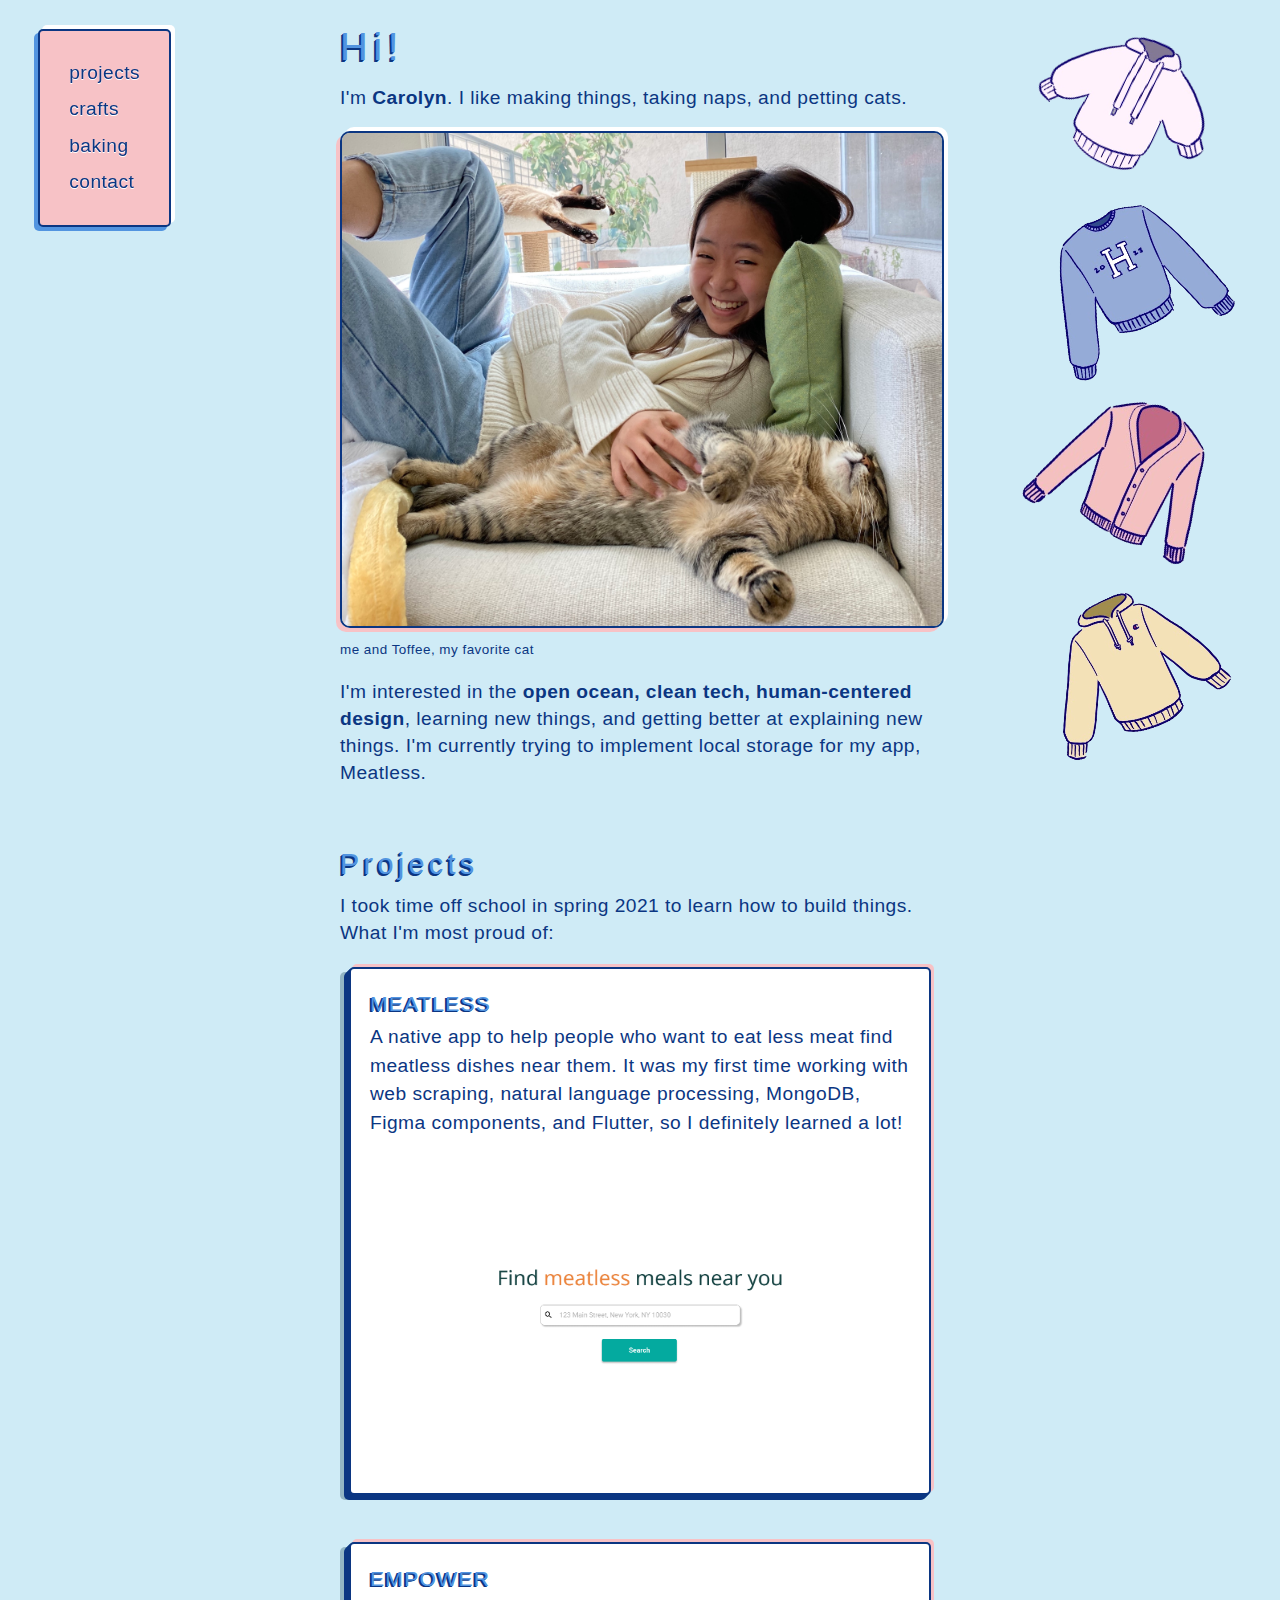
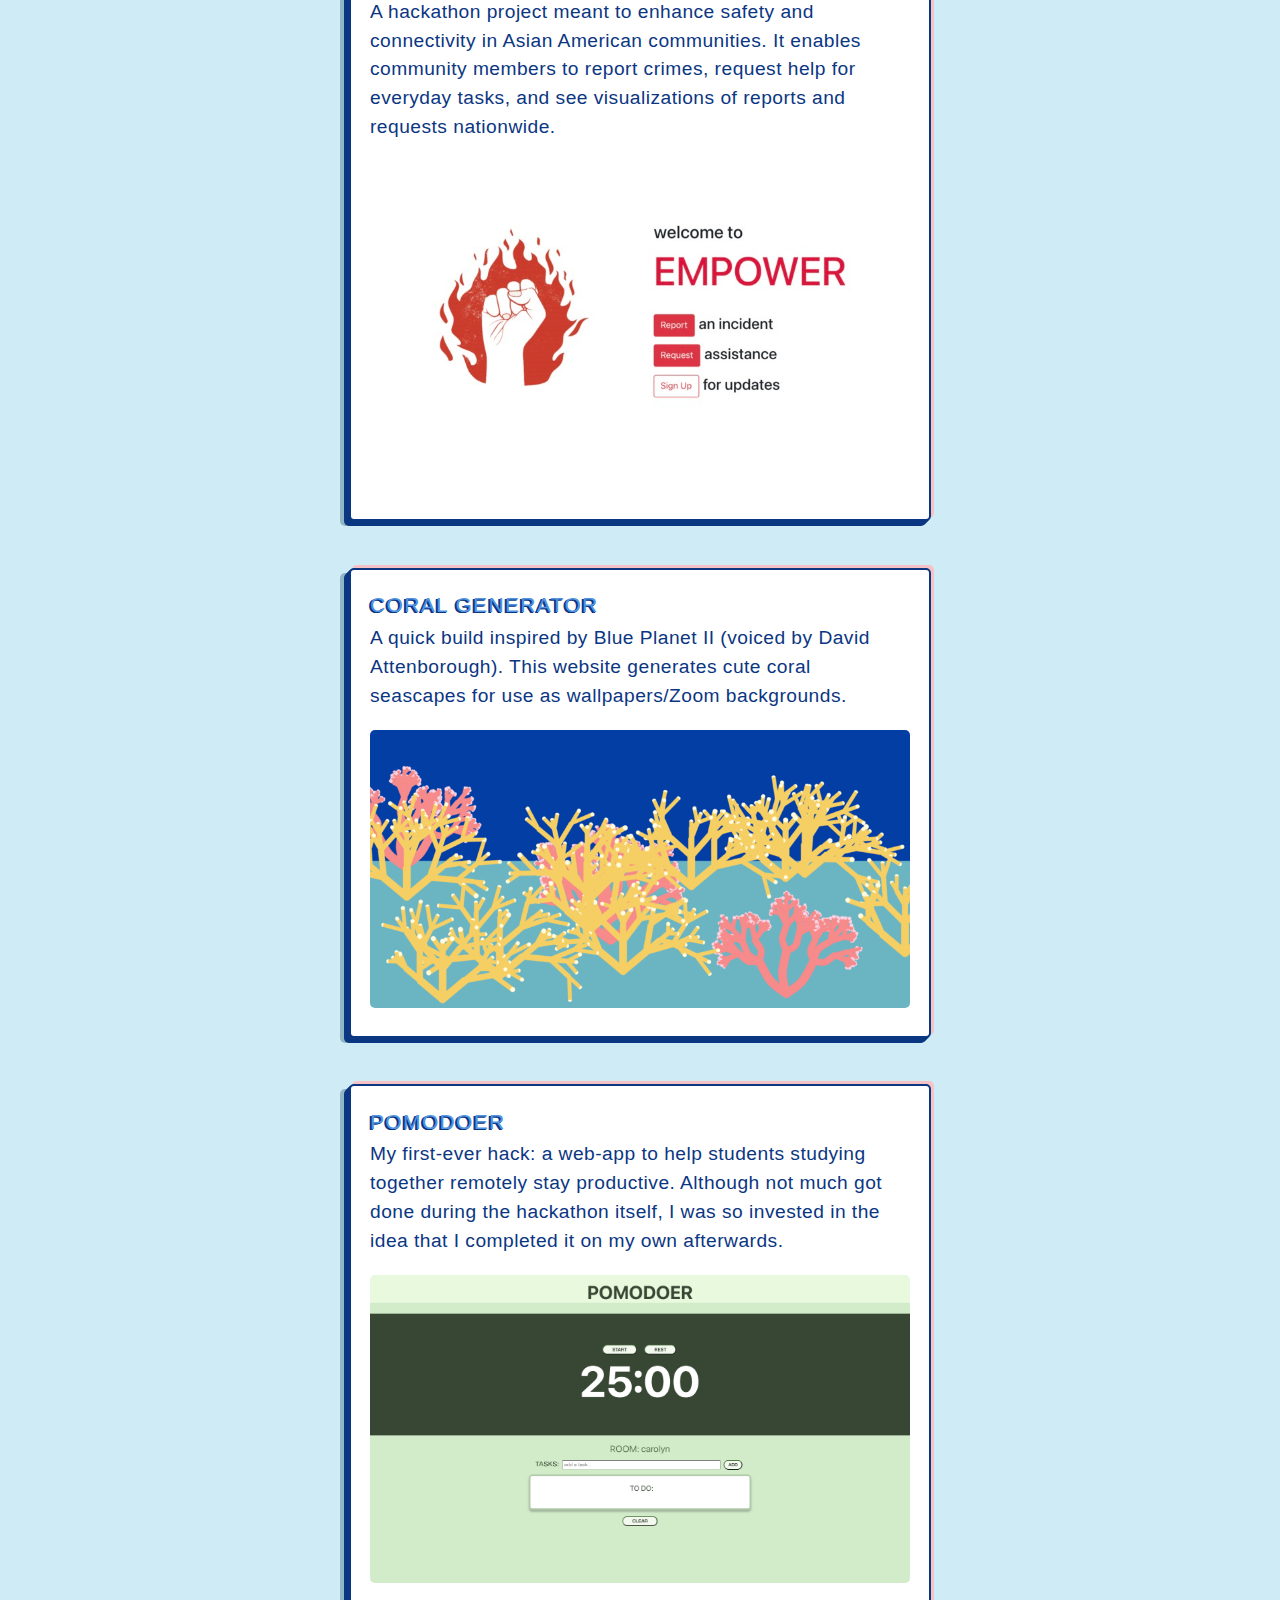
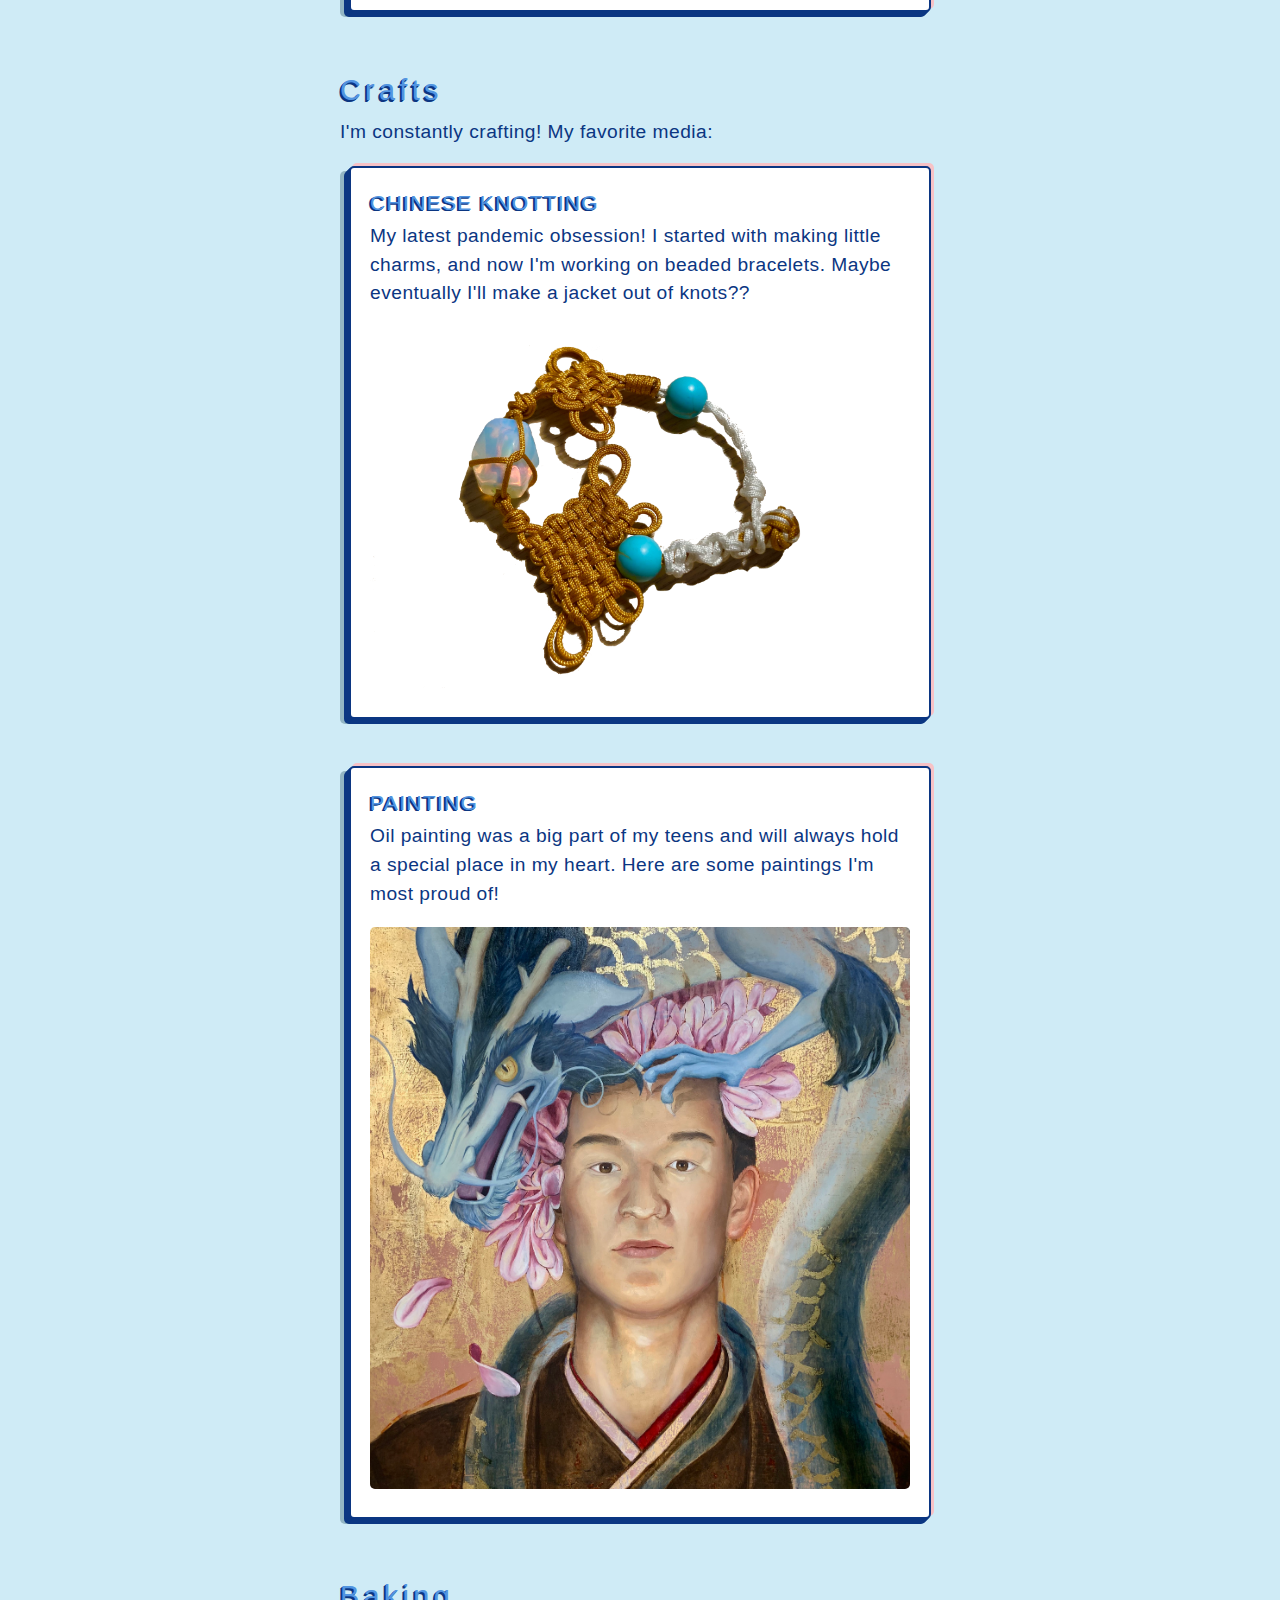
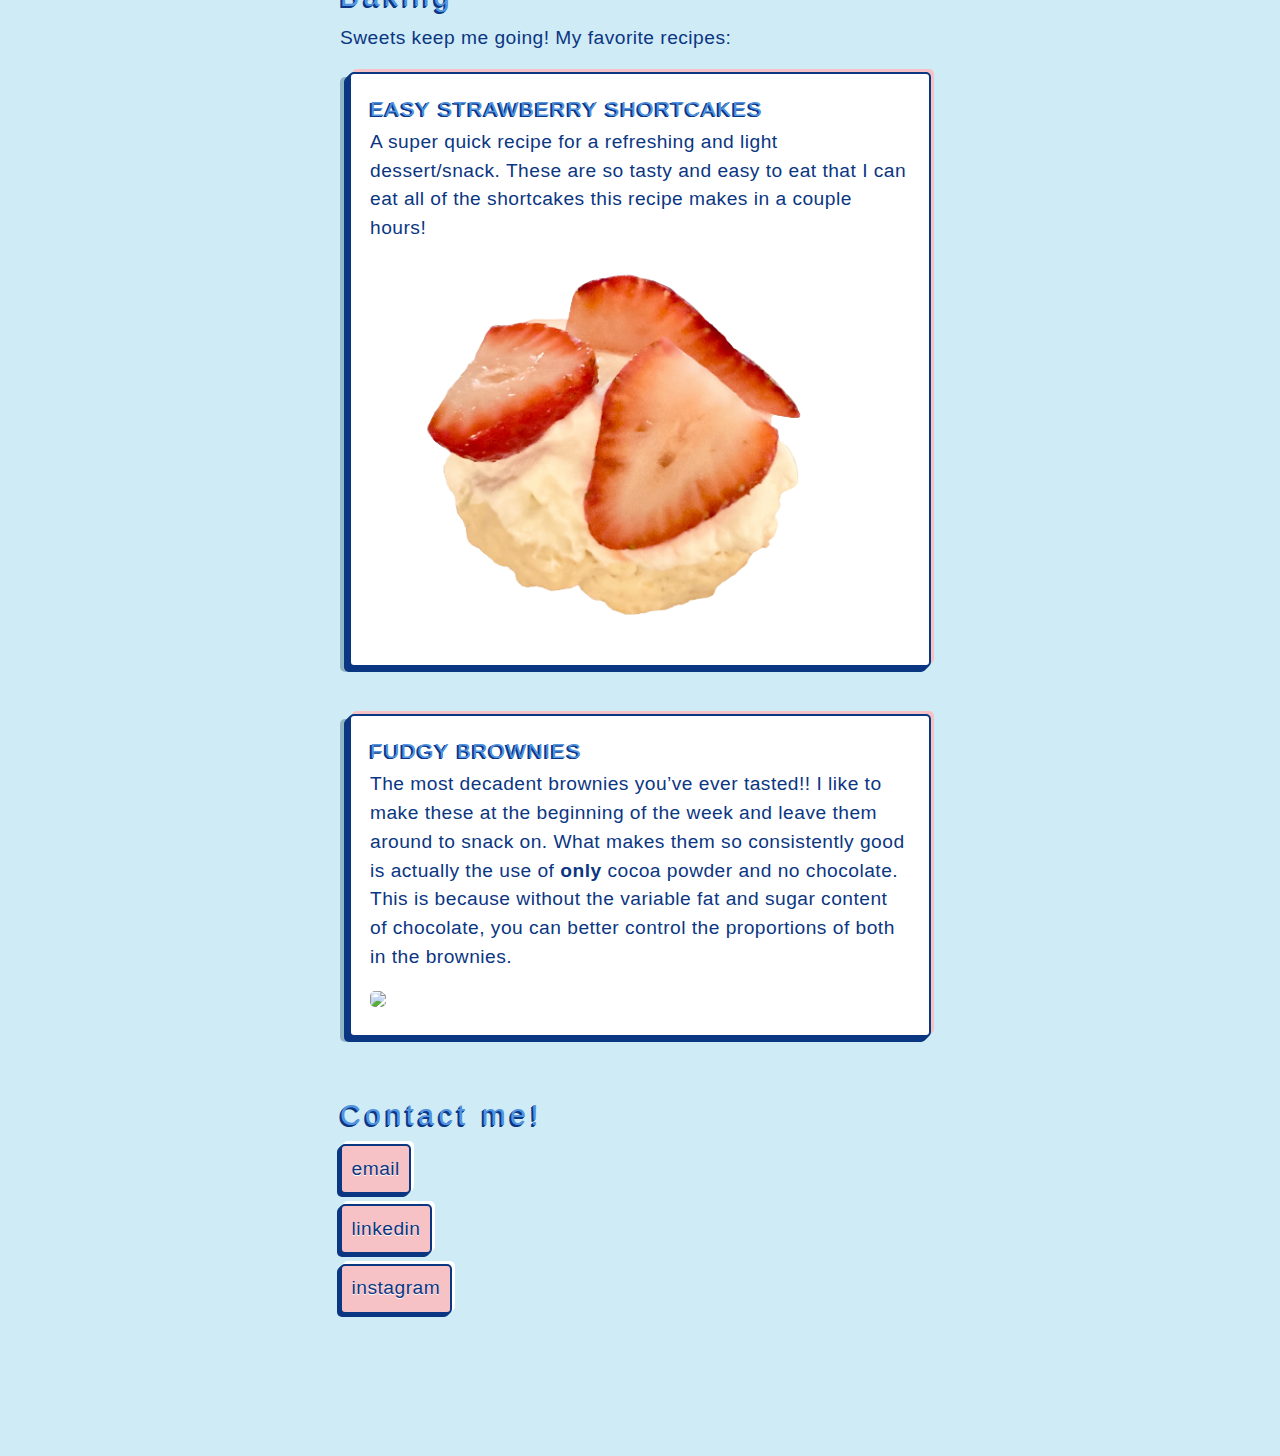
==== index.html @ 781785a6 "updating contact info" ====
<!DOCTYPE html>
<head>
    <title>Carolyn Wang</title>
    <link rel="shortcut icon" type="image/jpg" href="public/favicon.ico"/>
    <meta name="viewport" content="width=device-width" />
    <meta charset="utf-8" />
    <!-- <link rel="preconnect" href="https://fonts.googleapis.com">
    <link rel="preconnect" href="https://fonts.gstatic.com" crossorigin>
    <link href="https://fonts.googleapis.com/css2?family=Josefin+Sans:wght@200;400;600&family=Poppins:wght@200;300;400;500;600&display=swap" rel="stylesheet"> -->
    <link rel="stylesheet" href="style.css">
    <script src='scroll.js'></script>
</head>



<html>  
    <body>
        
   <header>
       
        <div class='navbox'>
            <div class='quick-link-div'><a class='quick-link' onclick="scrollToElement('projects')">Projects</a></div>
            <div class='quick-link-div'><a class='quick-link' onclick="scrollToElement('crafts')">Crafts</a></div>
            <div class='quick-link-div'><a class='quick-link' onclick="scrollToElement('baking')">Baking</a></div>
            <div class='quick-link-div'><a class='quick-link' onclick="scrollToElement('contact')">Contact</a></div>
        </div>

       
   </header>
  
        <main>
            <div class='sweaters'>
                <img class='sweater odd' src='public/pink-hoodie.png'/>
                <img class='sweater even' src='public/harvard-sweater.png'/>
                <img class='sweater odd' src='public/salmon-cardigan.png'/>
                <img class='sweater even' src='public/yellow-hoodie.png'/>
            </div>
            <section id='about'>
                <h1>Hi!</h1>
              
                <p>I'm <strong>Carolyn</strong>. I like making things, taking naps, and petting cats.</p>
                <figure>
                    <div class='cat-wrapper'><img class="big-image" src='public/me-and-toffee.jpg' alt="me and a cat"/></div>
                    <figcaption>me and Toffee, my favorite cat</figcaption>
                </figure>
                <p> I'm interested in the <strong>open ocean, clean tech, human-centered design</strong>, learning new things, and getting better at explaining new things. I'm currently trying to implement local storage for my app, Meatless.</p>

            </section>

          
            <section id='projects'>
                <h2>Projects</h2>
                <p>I took time off school in spring 2021 to learn how to build things. What I'm most proud of:</p>
                <div id='links'>
                        <a  href='/meatless'> 
                            <div id=project>
                                <p class='project-header'>Meatless</p>
                                <p>A native app to help people who want to eat less meat find meatless dishes near them. It was my first time working with web scraping, natural language processing, MongoDB, Figma components, and Flutter, so I definitely learned a lot!</p>
                                <img class='project-image' src="public/meatless-icon.png"/>  
                            </div>
                        </a>
                        <br>
                        <a  href='/empower'>
                            <div id=project>
                                <p class='project-header'>Empower</p>
                                <p>A hackathon project meant to enhance safety and connectivity in Asian American communities. It enables community members to report crimes, request help for everyday tasks, and see visualizations of reports and requests nationwide.</p>
                                <img class='project-image' src="public/empower-icon.jpeg"/> 
                            </div>
                        </a>
                        <br>
                        <a href='/coral-generator'><div id=project>
                            <p class='project-header'>Coral Generator</p>
                            <p>A quick build inspired by Blue Planet II (voiced by David Attenborough). This website generates cute coral seascapes for use as wallpapers/Zoom backgrounds.</p>
                            <img class='project-image' src="public/coral-icon.png"/> 
                        </div></a>
                        <br>
                        <a href='pomodoer'><div id=project>
                            <p class='project-header'>Pomodoer</p>
                            <p>My first-ever hack: a web-app to help students studying together remotely stay productive. Although not much got done during the hackathon itself, I was so invested in the idea that I completed it on my own afterwards.</p>
                            <img class='project-image' src="public/pomodoer-icon.png"/> 
                        </div></a>
                    </div>
            </section>
            
            <section id='crafts'>
                <h2>Crafts</h2>
                <p>I'm constantly crafting! My favorite media:</p>
                <div id='links'>

                    <a href='/chinese-knotting'>
                        <div id=project>
                            <p class='project-header'>Chinese Knotting</p>
                            <p>My latest pandemic obsession! I started with making little charms, and now I'm working on beaded bracelets. Maybe eventually I'll make a jacket out of knots??</p>
                            <img class='project-image' src="public/noodling.png"/> 
                        </div>
                    </a>
                    <br>
                    <a href='/painting'>
                        <div id=project>
                            <p class='project-header'>Painting</p>
                            <p>Oil painting was a big part of my teens and will always hold a special place in my heart. Here are some paintings I'm most proud of!</p>
                            <img class='project-image' src="public/triptych-3-icon.jpeg"/> 
                        </div>
                    </a>
                </div>
                    
                 
            </section>
            
            <section id='baking'>
                
                <h2>Baking</h2>
                <p>Sweets keep me going! My favorite recipes:</p>
                    <div id='links'>
                        <a href='/strawberry-shortcake'>
                            <div id=project>
                                <p class='project-header'>Easy Strawberry Shortcakes</p>
                                <p>A super quick recipe for a refreshing and light dessert/snack. These are so tasty and easy to eat that I can eat all of the shortcakes this recipe makes in a couple hours!
                                </p>
                                <img class='project-image' src="public/strawberry-shortcake.png"/>
                            </div>
                        </a>
                        <br>
                        <a href='/fudgy-brownies'> <div id=project>
                            <p class='project-header'>Fudgy Brownies</p>
                            <p>The most decadent brownies you’ve ever tasted!! I like to make these at the beginning of the week and leave them around to snack on. What makes them so consistently good is actually the use of <strong>only</strong> cocoa powder and no chocolate. This is because without the variable fat and sugar content of chocolate, you can better control the proportions of both in the brownies. 
                            </p>
                            <img class='project-image' src="public/brownies.png"/>
                        </div></a>
                    </div>
            </section>

            <section id='contact'>
                
                <h2>Contact me!</h2>
                   <!-- <div class='contact-button'><a class='contact-link' href='https://mail.google.com/mail/u/0/?fs=1&tf=cm&source=mailto&to=carolyn.annie.wang@gmail.com'>personal email</a></div> -->
                   
                   <div class='contact-button'><a class='contact-link' href='https://mail.google.com/mail/u/0/?fs=1&tf=cm&source=mailto&to=carolynwang@college.harvard.edu'>email</a></div>
                   
                   <div class='contact-button'><a class='contact-link' href='https://www.linkedin.com/in/carolyn-wang-5a638519a/'>linkedin</a></div>
                 
                   <div class='contact-button'><a class='contact-link' href='https://www.instagram.com/carolyniann/'>instagram</a></div>
            </section>
        </main>
        
        <footer></footer>
    </body>
    
</html>
---- style.css ----
body {
  /* position: fixed; */

  background-color: #cfebf6;
  color: #0b3682;
  font-family:  "HelveticNeue-light", "Helvetica Neue", Helvetica, Arial, "Lucida Grande", sans-serif;
  font-size: 1.2em;
  letter-spacing: 0.025em;
  line-height: 1.4;

}

html { scroll-behavior: smooth; }

footer{
  height: 4em;
}

ul, ol {
  padding-left: 1em;
}
section {
  margin-bottom: 3em;
}

p {
  margin-block-start: 0%;
  margin-block-end: 0%;
}

main {
  
  margin: 20px auto;
  display: block;
  max-width: 600px;
 
}

/* .cat-wrapper {
  margin: 0em 1em;
} */

figure {
  margin-left: 0;
  margin-right:0;
}
img{
  border-radius: 10px;
  width: 100%;

}
.big-image{
  
  align-content: center;
  border: #0b3682 solid 2px;
  box-shadow:  -4px 4px #f7c2c6, 4px -4px #ffffff;

/* #4fcfa5 */

}

h1 {
  margin-block-end: 0.3em;
  margin-block-start: 0em;
  font-size: 2em;
}



h1, h2{
  margin-block-end: 0.3em;
  font-weight: 500;
  letter-spacing: 0.15em;
  color:#5294e0;
  text-shadow: 
              -1px 1px #0b3682,
              -2px 2px #0b3682;
              /* -3px 3px rgb(18, 100, 136),
              -4px 4px rgb(18, 100, 136), */
              /* -4px 2px rgb(114, 157, 175); */
}

figcaption {
  margin-top: 0.4em;
  font-size: 0.7em
}

/* buttons */
a{
  text-decoration: none;
}

#links{
  margin-top:20px;
}

#project {
  margin: 10px auto;
  color:#0b3682;
  line-height: 1.5;
  border-radius: 5px;
  padding: 1em;
  align-content: center;
  background-color:rgb(255, 255, 255);
  display:block;
  width: 90%;
  border: #0b3682 2px solid;
  /* box-shadow: -1px 1px  #0b3682, -2px 2px  #0b3682, -3px 3px  #0b3682, -4px 4px  #0b3682, 3px -3px #f7c2c6, -7px 5px #93b6c4; */

  box-shadow: -1px 1px  #0b3682, -2px 2px  #0b3682, -3px 3px  #0b3682, -4px 4px  #0b3682, -5px 5px  #0b3682, 3px -3px #f7c2c6, -9px 5px #93b6c4;
            

}

.project-image {
  /* box-shadow:
  -2px 2px 2px rgb(224, 216, 192),
  2px 2px 2px rgb(224, 216, 192),
  2px -2px 2px rgb(224, 216, 192),
  -2px -2px 2px rgb(224, 216, 192); */
 
             
            
  
  border-radius: 5px;
  margin-top: 1em;
  width: 100%;
}

.fill {
  border-radius: 5px;
  width: 100%;
}

#project:hover{
  position: relative;
  top: 4px;
  right: 4px;
  
  

  
  box-shadow: 2px -2px #93b6c4, -2px -2px #93b6c4, -2px 2px #93b6c4, 2px 2px #93b6c4;
}

.project-header {
  color: #5294e0;
  text-transform: uppercase;
  font-size: 1.1em;
  margin-bottom: 3px;
  text-shadow:  -1px 1px #0b3682, -2px 1px #0b3682;
  letter-spacing: 0.06em;
}

/* quick links/nav box */

.navbox {
  position: fixed;
  left: 2em;
  top: 1.5em;
  margin: 0px;
  padding: 1em;
  background-color: #f7c2c6;
  border:#0b3682 solid 2px;
  border-radius: 5px;
  box-shadow: -4px 4px  #5294e0, 4px -4px #ffffff;
}

@media only screen and (max-width: 1000px) {
  .navbox {
    display: none;
  }

  
}

.quick-link {
  cursor: pointer;
  text-transform: lowercase;

  color: #0b3682;

  /* color:#e6737c; */
  text-shadow: 0px 1px rgb(255, 255, 255);
}

.quick-link-div {
  margin: 0.5em;
}

.quick-link:hover {
  position: relative;
  bottom: 2px;
  left: 2px;
}

.quick-link:active {
  color:rgb(129, 102, 21);
}

/* overview */

.overview {
  font-size: 0.75em;
  display: flex;
}

.overview-subtitle {
  text-transform: uppercase;
  margin-bottom: 0.5em;
  font-weight: 500;
}

.column {
  width: 50%;
}

.subcategory-left {
  margin-top: 1em;
  margin-right: 1em;

}
.subcategory-right {
  margin-top: 1em;
  margin-left: 1em;
}

/* summary */



.summary {
  margin-top: 1em;
  margin-bottom: 2em;;
  color:#0b3682;
  line-height: 1.5;
  border-radius: 10px;
  padding: 1em;

  background-color:rgb(255, 255, 255);
  display:block;
 
  width: 95%;
  
  border: #0b3682 2px solid;
  box-shadow: -4px 4px  #5294e0, 4px -4px #f7c2c6; 

}

.summary-header {
  color: #5294e0;
  font-size: 1.1em;
  margin-top: 0.5em;
  margin-bottom: 3px;
  text-shadow:  -1px 1px #0b3682, -2px 1px #0b3682;
  letter-spacing: 0.06em;

}

.contents{
  margin-top: 2em;
  
}

.contents p {
  margin-top: 0.5em;

  letter-spacing: 0.15em;
  color:rgb(18, 100, 136);
  text-shadow: 
              -1px 1px rgb(96, 162, 190);
}

.small-link {
  text-decoration: underline;
  color:rgb(0, 54, 63)
}

/* meatless images */

.images {
  display: flex;
  align-items: flex-start;
}

.web-image {
  border-radius: 10px;
  border: #0b3682 solid 2px;
  box-shadow:  -4px 4px #f7c2c6, 4px -4px #ffffff;
  display: block;
  width: 100%;
}
/* .AHH {
  width: 67.5%;
  margin-right: 2.5%;
} */

.mobile-image{
  border-radius: 10px;
  border: #0b3682 solid 2px;
  box-shadow:  -4px 4px #f7c2c6, 4px -4px #ffffff;
  display: none;
  width: 50%;
}

#phone {
  border-radius: 40px;
}

/* toggle button */



.toggle-button-mobile {
  padding: 3em 0.5em;
  cursor: pointer;
  
  border: solid 2px #0b3682;
  border-radius: 12px;
  color: #0b3682;
  text-shadow: 0px 0.5px white;
  background-color: #74aff1;
  /* padding: 1em; */
  position: fixed;
  top: 2em;
  margin-left: 48em;
  box-shadow: -1px 1px #0b3682, -2px 2px #0b3682, -3px 3px #0b3682, -4px 4px #0b3682, 3px -3px #ffffff;
  
}


button:hover {
  margin-top: 0.5em;
  margin-left: 47.7em;
  /* position: relative; */
  /* right: 4px;
  top: 4px; */
  box-shadow: none;
  box-shadow: 2px -2px #93b6c4, -2px -2px #93b6c4, -2px 2px #93b6c4, 2px 2px #93b6c4;

}

.button-text {
  font-size: 1em;
  font-weight:500;
}

.toggle-button-web {
  text-shadow: 0px 0.5px white;
  padding: 1.5em 2.25em;
  cursor: pointer;
  border: solid 2px #0b3682;
  border-radius: 7px;
  color: #0b3682;
  background-color: #74aff1;
  position: fixed;
  top: 2em;
  margin-left: 48em;
  box-shadow: -1px 1px #0b3682, -2px 2px #0b3682, -3px 3px #0b3682, -4px 4px #0b3682, 3px -3px #ffffff;
  
}

.toggle-web-div {
  display: none;
  height:0em;
}

.toggle-mobile-div {
  display: block;
  height:0em;
}

@media only screen and (max-width: 900px) {
  .toggle-button-mobile {
    position: absolute;
    top:unset;
    margin: 1em;
    
  }

  .toggle-button-web {
    position: absolute;
    top:unset;
    margin: 1em;
    
  }

  button:hover {
   margin: 1em;
    position: relative;
    right: 4px;
    top: 4px;
    
  
  }

  .toggle-mobile-div {
    height:5em;
  }
  .toggle-web-div {
    height:5em;
  }
  

  
}

/* sweaters */

.sweaters {
  position: fixed;
  top: 0.5em;
  right: 4vw;
  width: 200px;
}

.sweater {
  margin-top:10px;
}

.odd {
  transform: rotate(25deg);
}

.even {
  transform: rotate(-25deg);
}

@media only screen and (max-width: 1200px) {
  .sweaters{
    display:none;
  }
}

/* contact buttons */
/* .contact-buttons{
  display:flex;
  align-items: flex-start;
} */

.contact-button {
  width: fit-content;
  /* width: 200px; */
  margin-top: 0.5em;
  /* margin-right: 1em; */
  background-color:#f7c2c6;
  padding: 0.5em;
  border-radius: 5px;
  box-shadow: -1px 1px #0b3682, -2px 2px #0b3682, -3px 3px #0b3682, 1px -1px white, 2px -2px white, 3px -3px white;
  border: #0b3682 2px solid;
  
}

.contact-button:hover {
  position: relative;
  top: 4px;
  right: 4px;
  
  box-shadow: 2px -2px #93b6c4, -2px -2px #93b6c4, -2px 2px #93b6c4, 2px 2px #93b6c4;
}

.contact-link{
  text-transform: lowercase;

  color: #0b3682;

  /* color:#e6737c; */
  text-shadow: 0px 1px rgb(255, 255, 255);
}
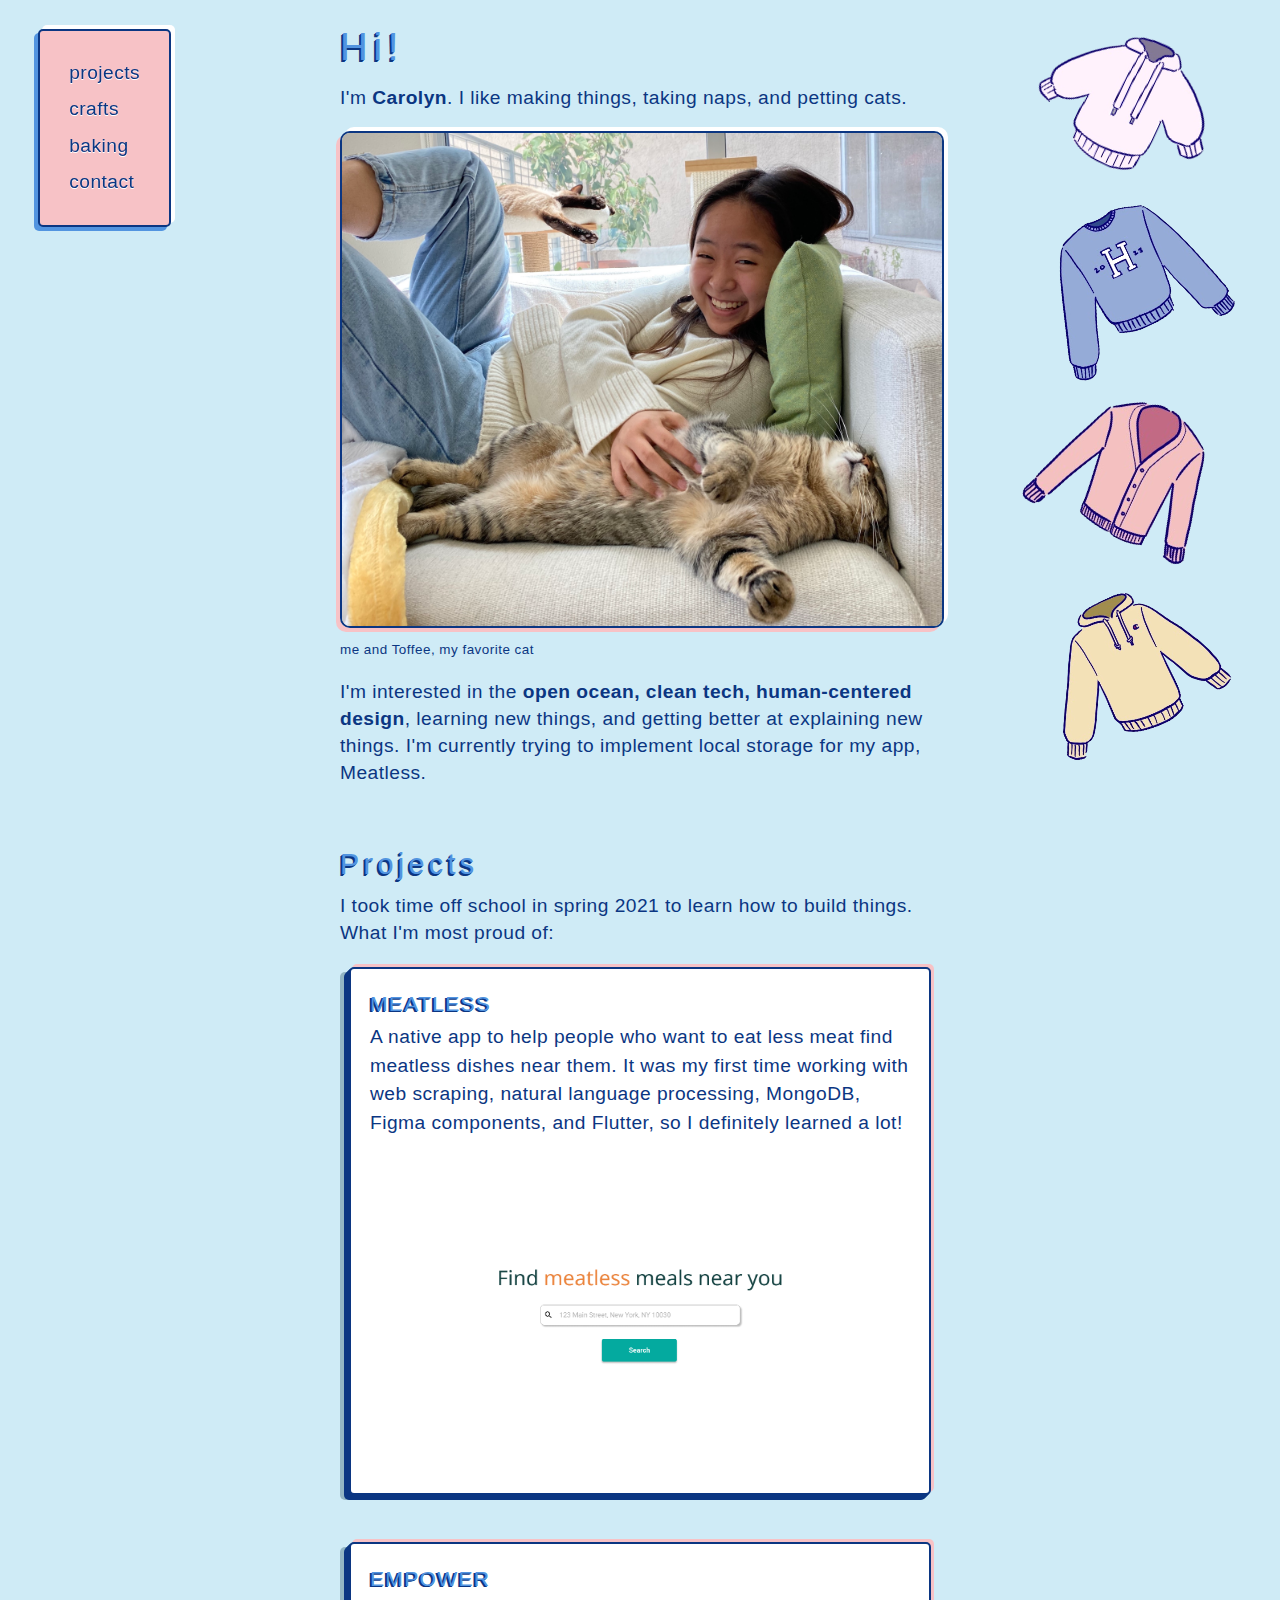
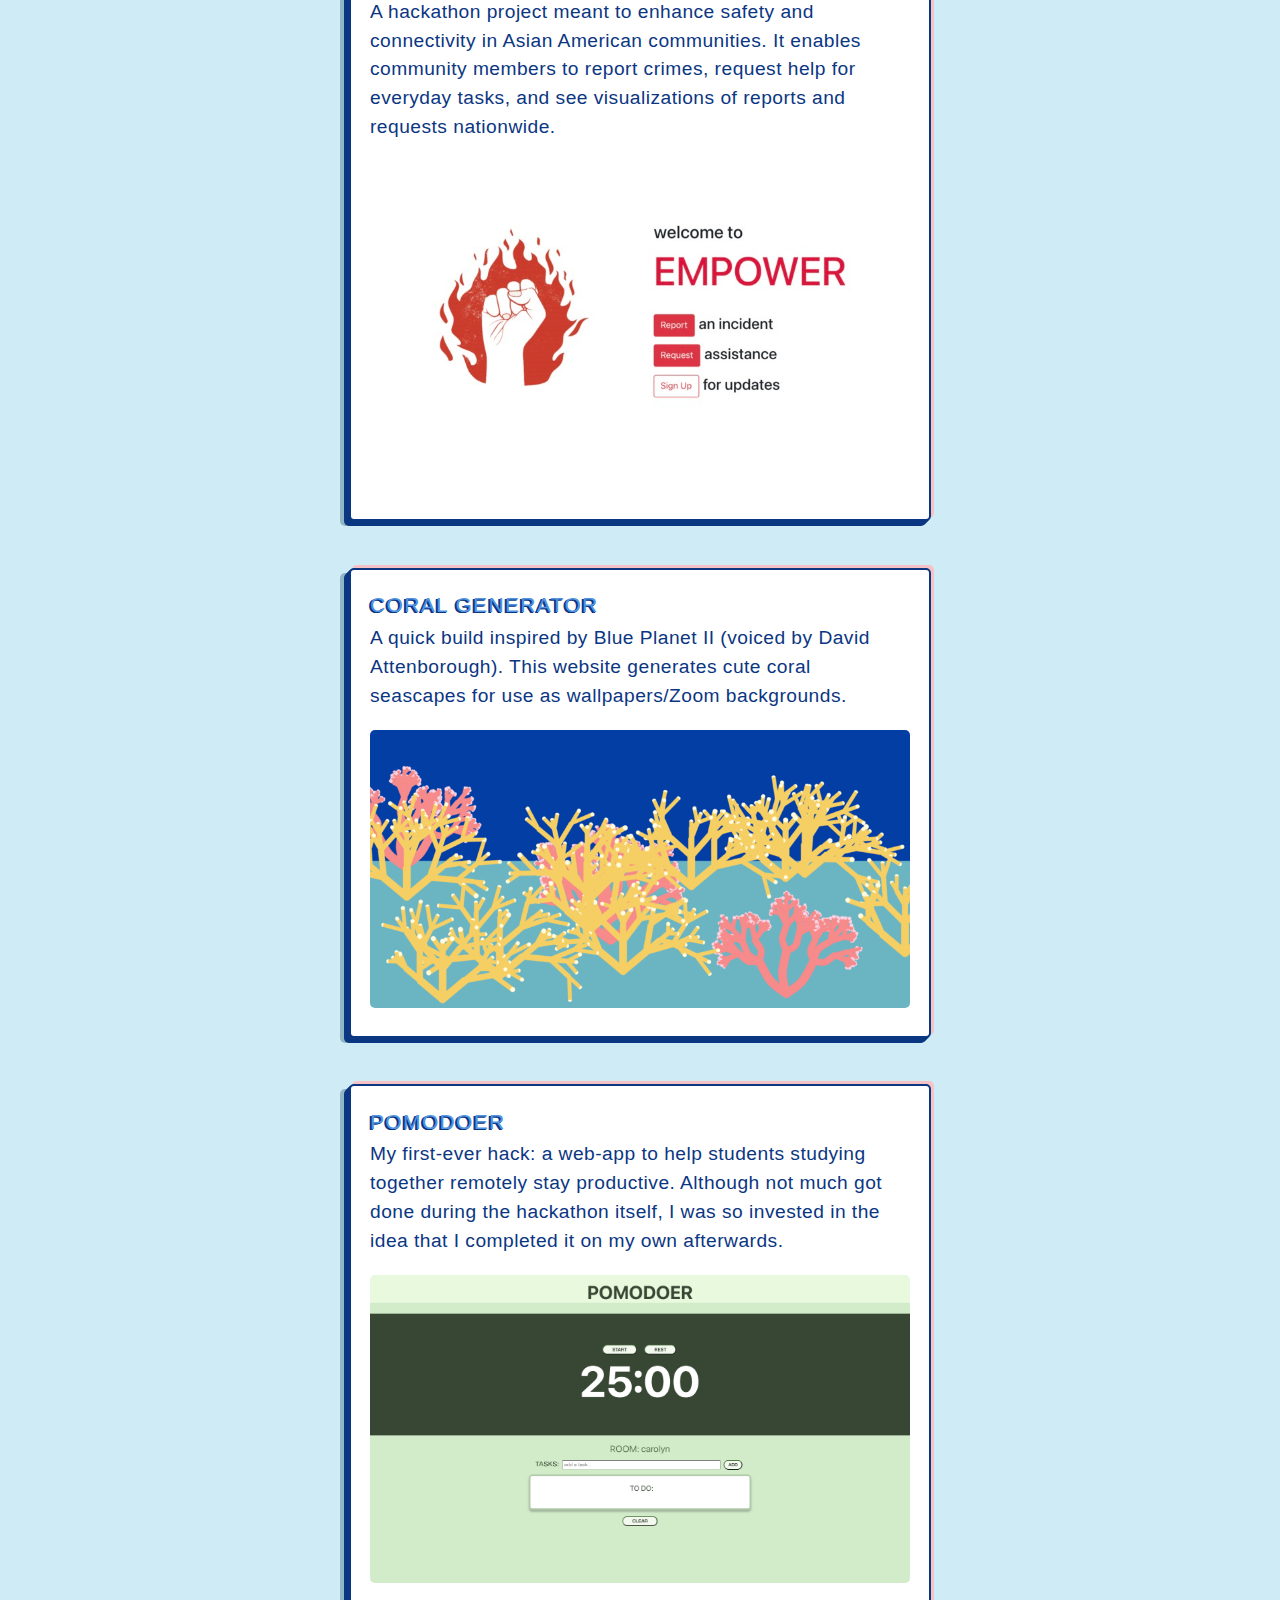
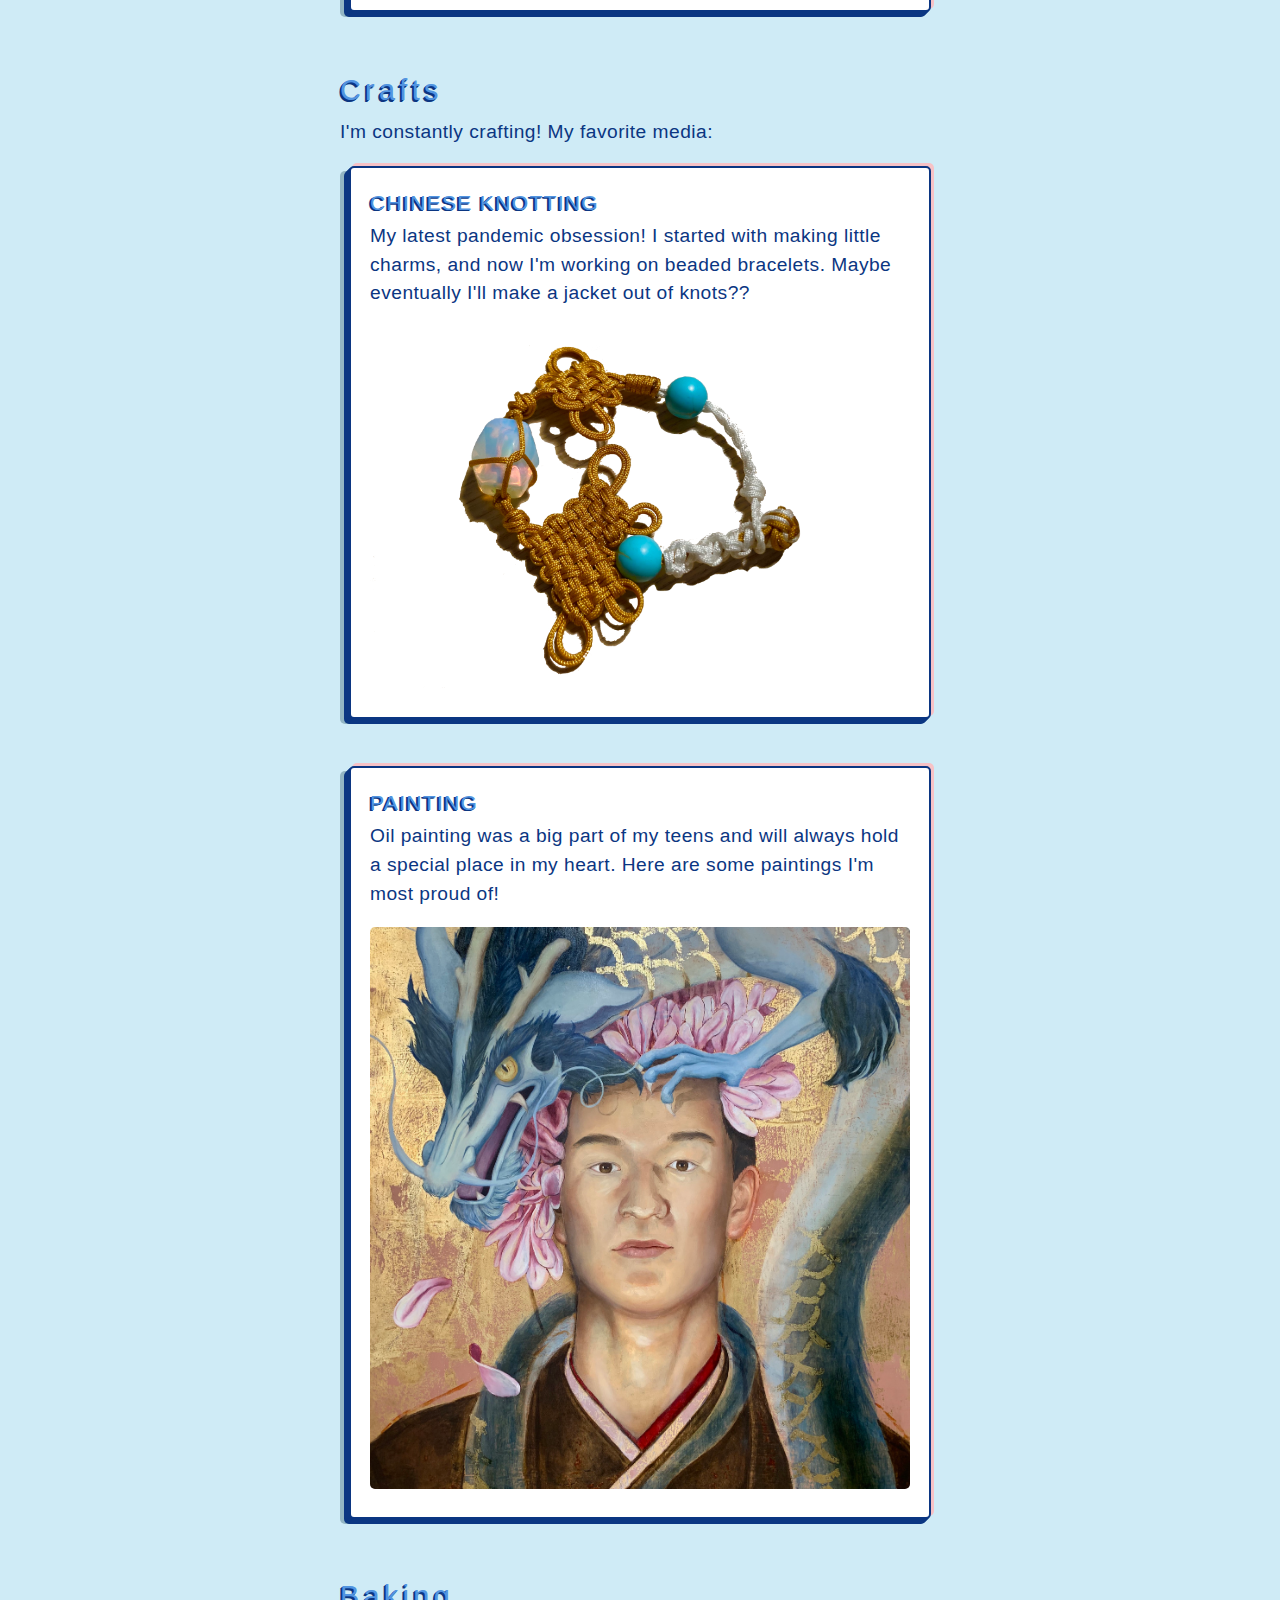
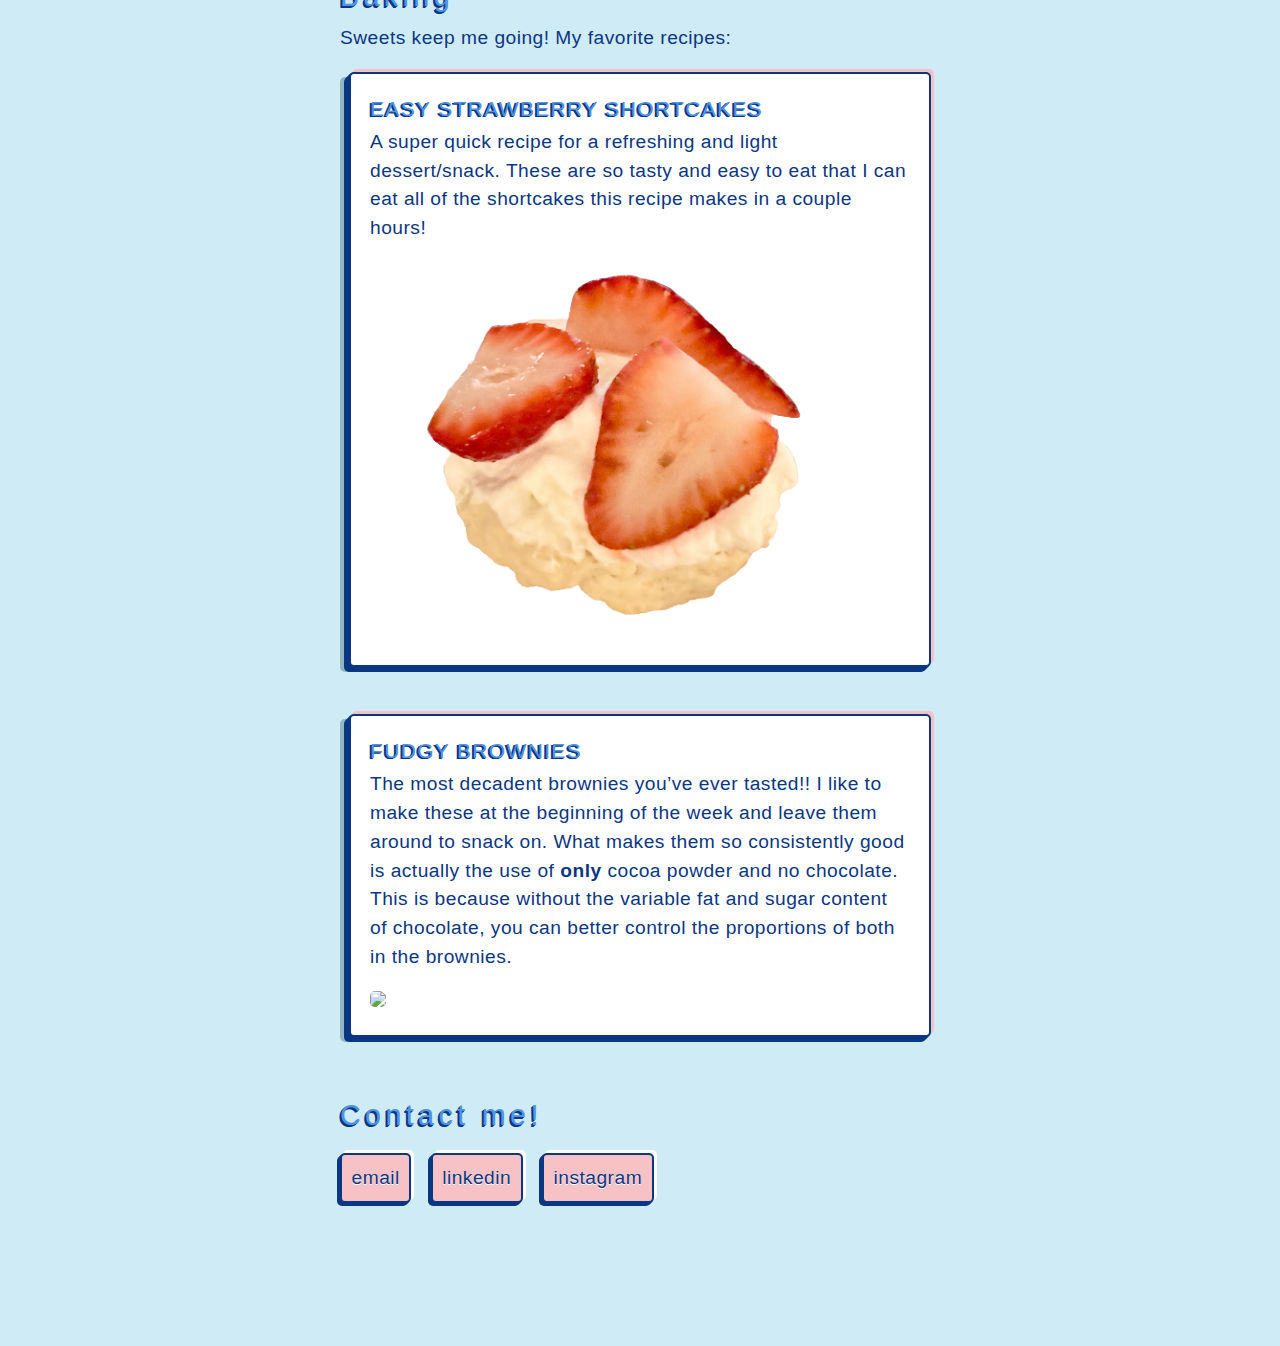
==== commit 6af9ac44: "fixing contact info" ====
--- a/index.html
+++ b/index.html
@@ -135,11 +135,13 @@
                 <h2>Contact me!</h2>
                    <!-- <div class='contact-button'><a class='contact-link' href='https://mail.google.com/mail/u/0/?fs=1&tf=cm&source=mailto&to=carolyn.annie.wang@gmail.com'>personal email</a></div> -->
                    
-                   <div class='contact-button'><a class='contact-link' href='https://mail.google.com/mail/u/0/?fs=1&tf=cm&source=mailto&to=carolynwang@college.harvard.edu'>email</a></div>
+                <div class='contact-buttons'>
+                    <div class='contact-button'><a class='contact-link' href='https://mail.google.com/mail/u/0/?fs=1&tf=cm&source=mailto&to=carolynwang@college.harvard.edu'>email</a></div>
                    
                    <div class='contact-button'><a class='contact-link' href='https://www.linkedin.com/in/carolyn-wang-5a638519a/'>linkedin</a></div>
                  
                    <div class='contact-button'><a class='contact-link' href='https://www.instagram.com/carolyniann/'>instagram</a></div>
+                </div>
             </section>
         </main>
         
--- a/style.css
+++ b/style.css
@@ -434,16 +434,16 @@
 }
 
 /* contact buttons */
-/* .contact-buttons{
+.contact-buttons{
   display:flex;
   align-items: flex-start;
-} */
+}
 
 .contact-button {
   width: fit-content;
   /* width: 200px; */
   margin-top: 0.5em;
-  /* margin-right: 1em; */
+  margin-right: 1em;
   background-color:#f7c2c6;
   padding: 0.5em;
   border-radius: 5px;
@@ -451,6 +451,12 @@
   border: #0b3682 2px solid;
   
 }
+@media only screen and (max-width: 450px) {
+  .contact-buttons{
+    display:inline-block;
+    align-items: flex-start;
+  }
+}
 
 .contact-button:hover {
   position: relative;
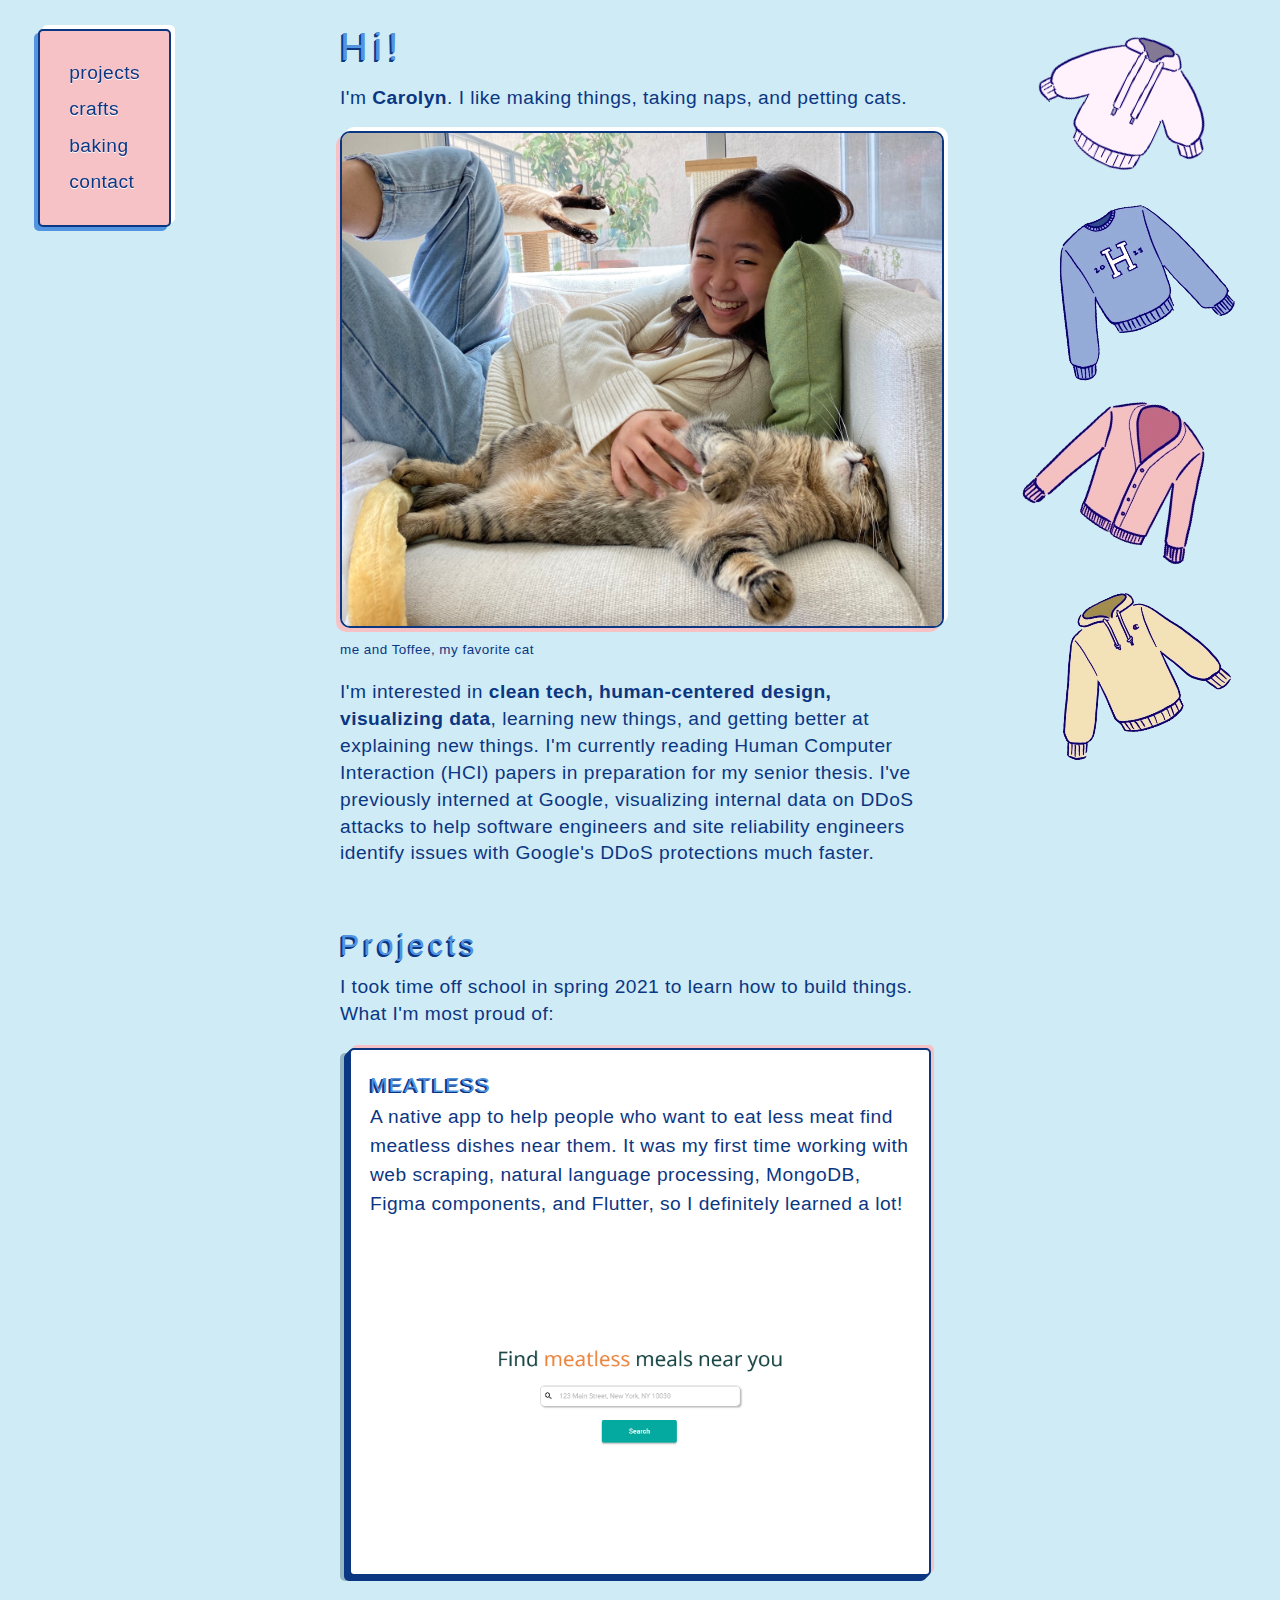
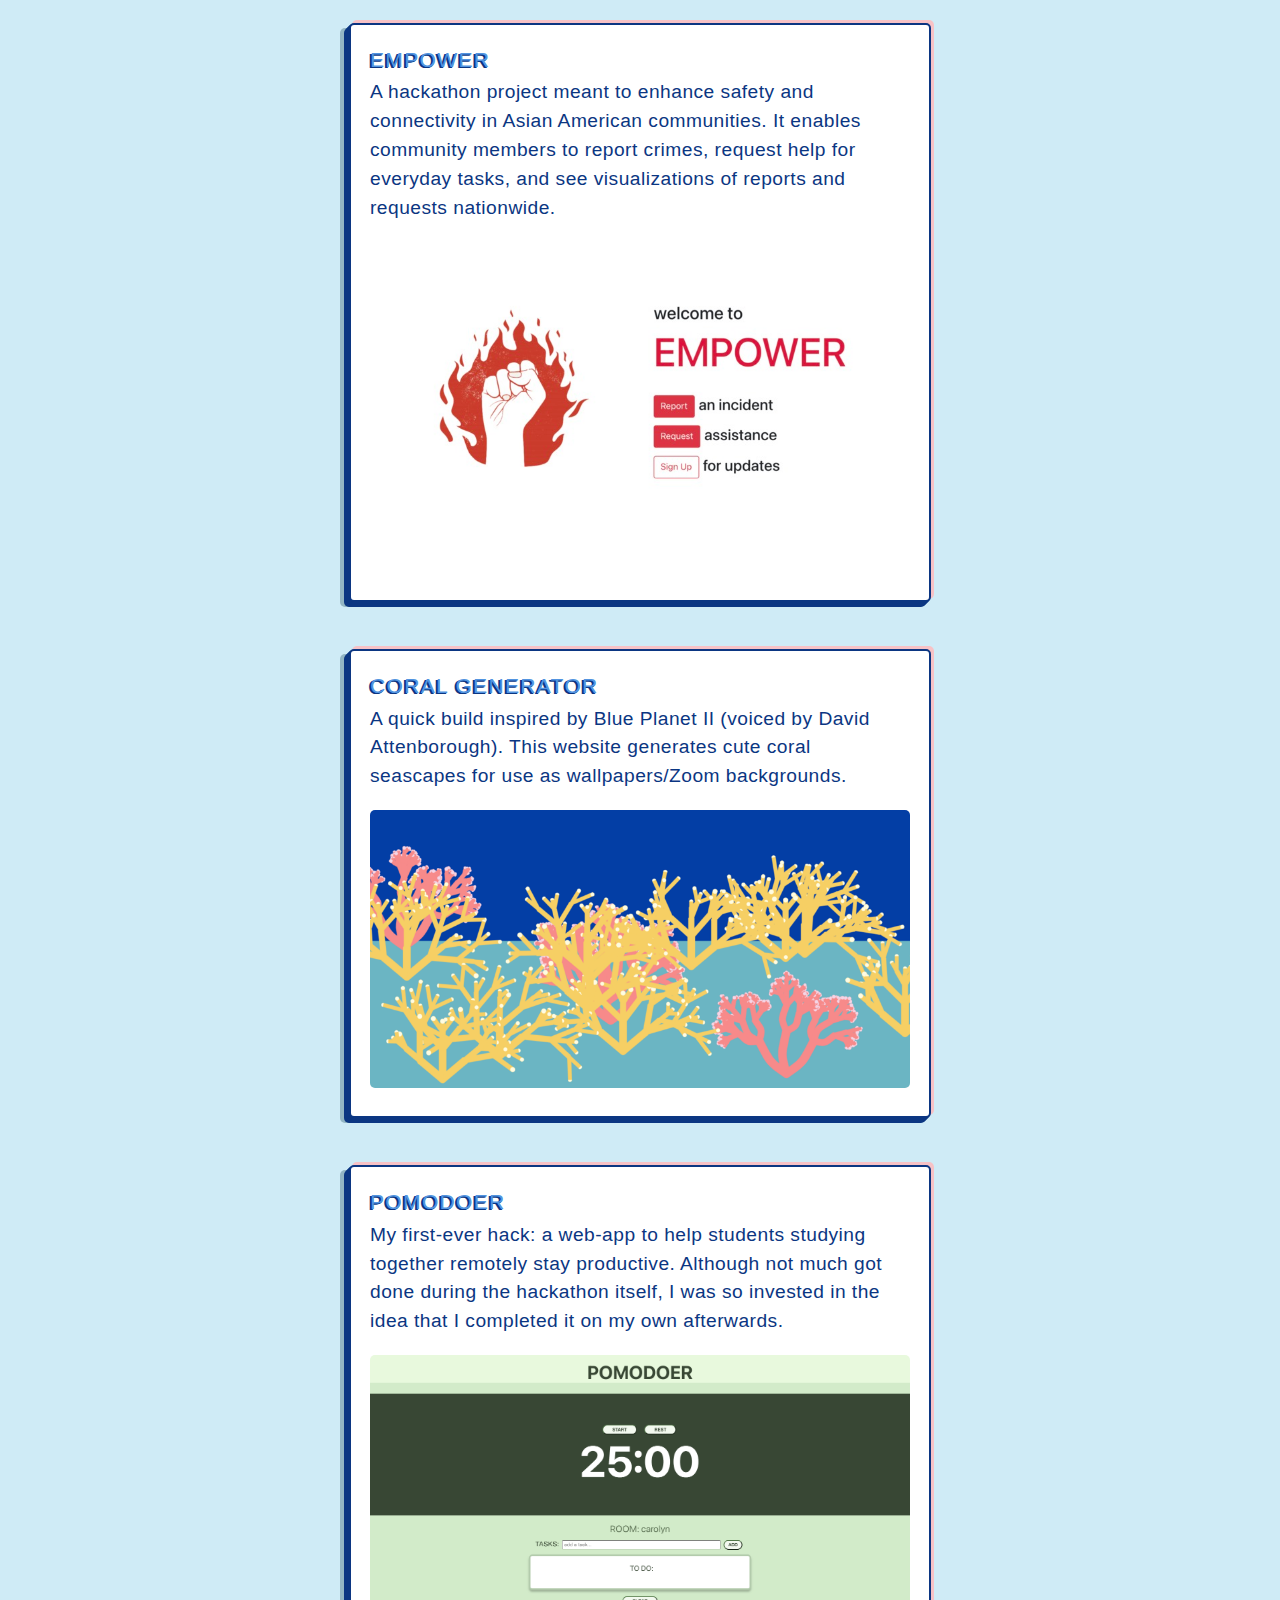
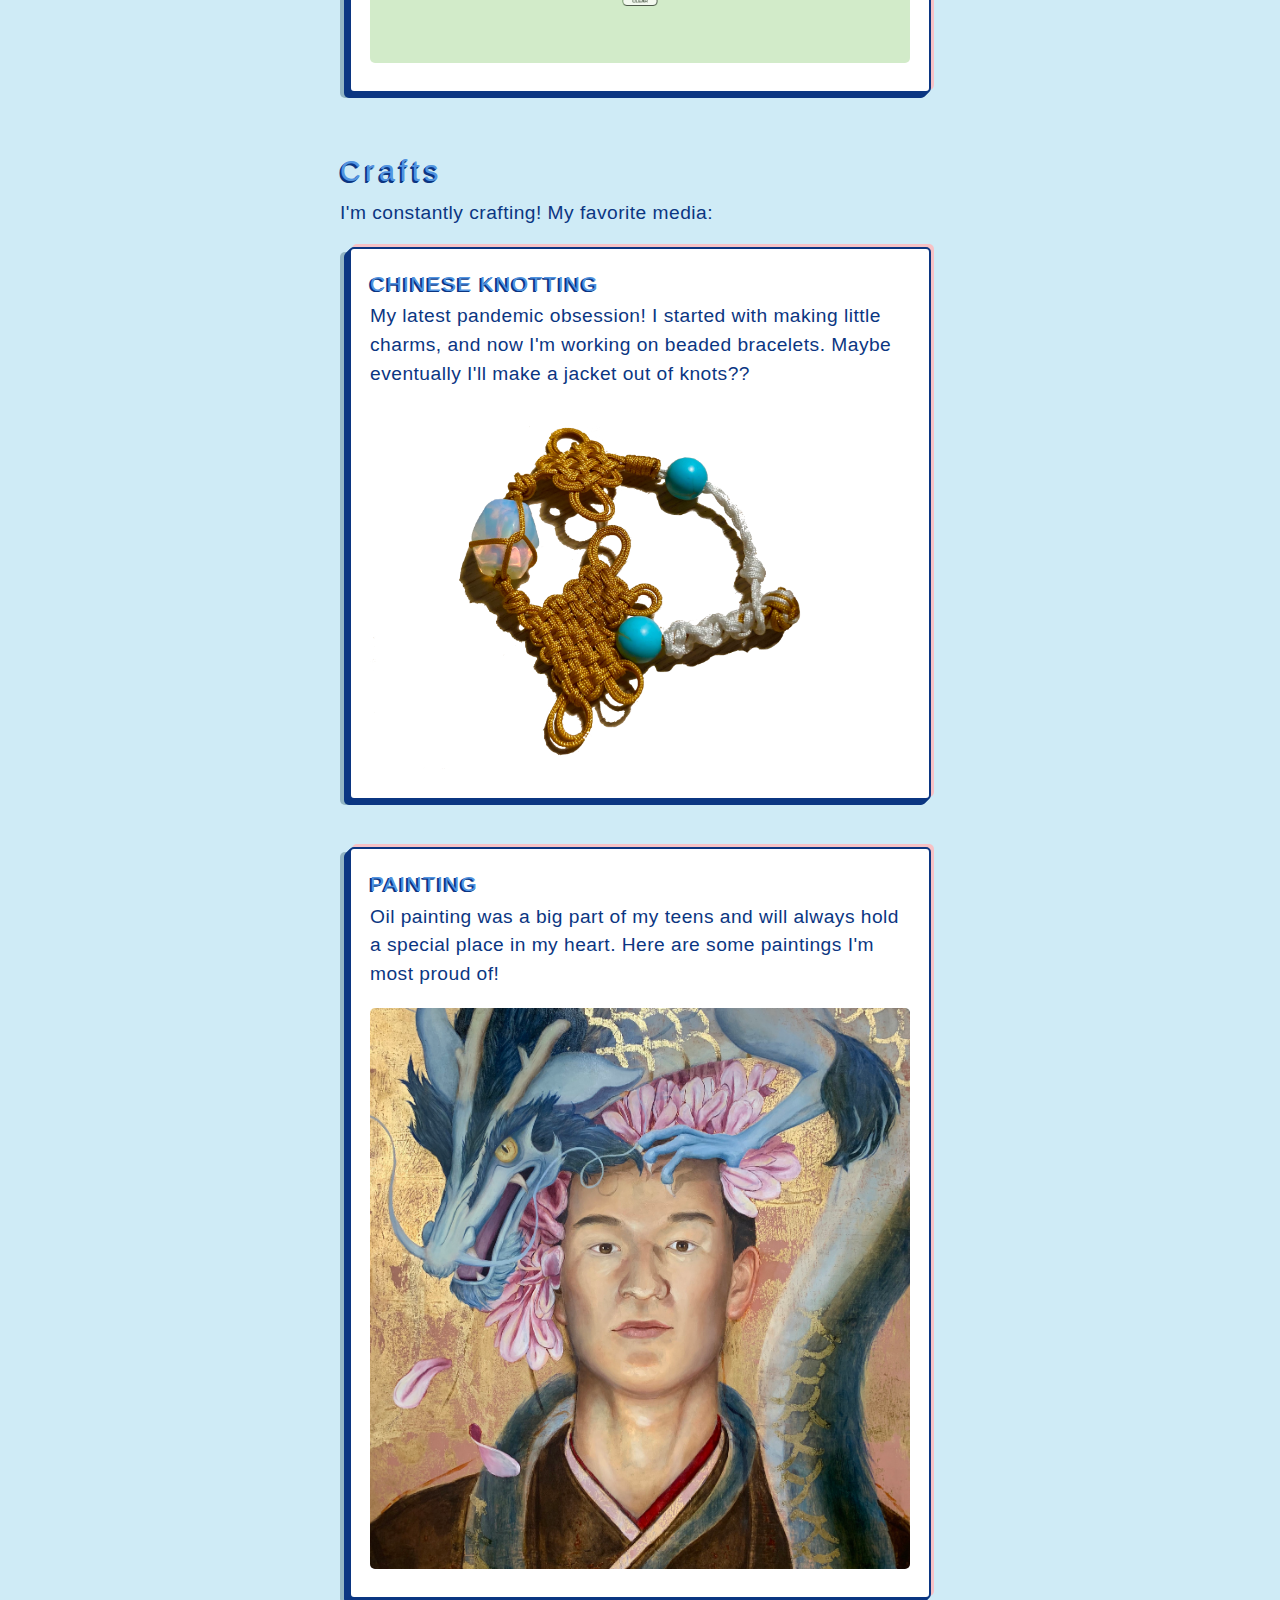
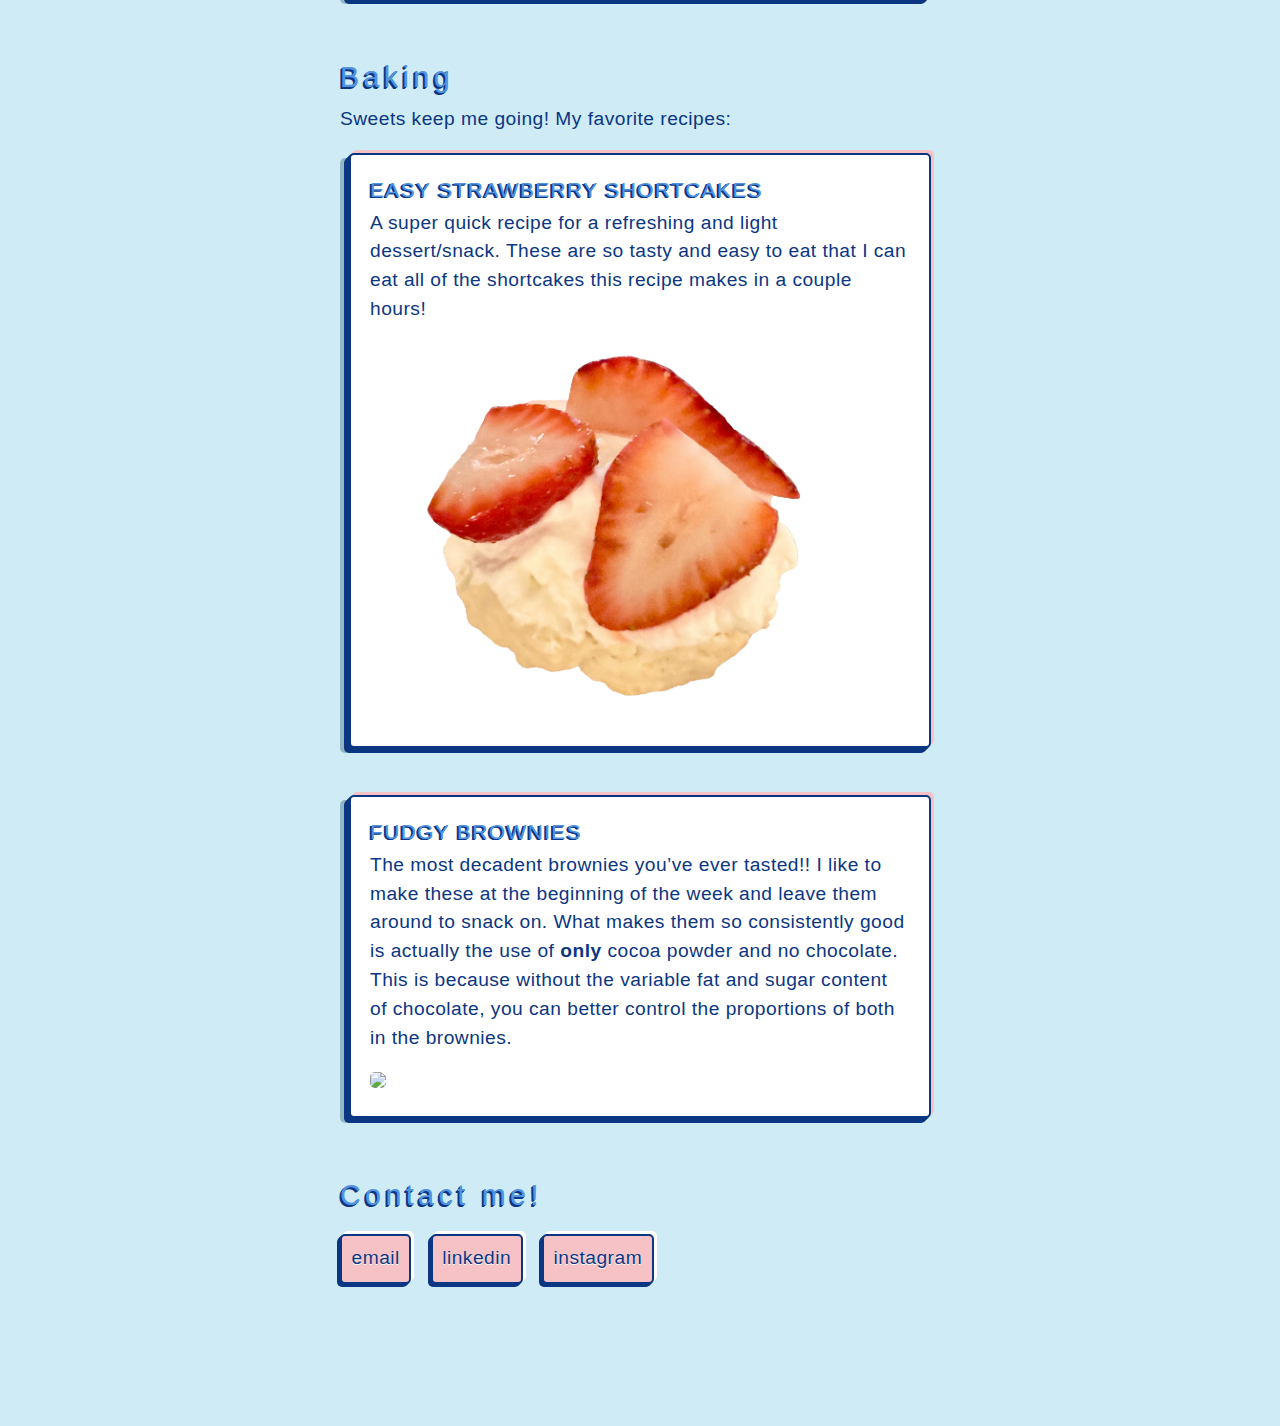
==== commit f56c4e12: "Updating the main page" ====
--- a/index.html
+++ b/index.html
@@ -40,11 +40,13 @@
               
                 <p>I'm <strong>Carolyn</strong>. I like making things, taking naps, and petting cats.</p>
                 <figure>
-                    <div class='cat-wrapper'><img class="big-image" src='public/me-and-toffee.jpg' alt="me and a cat"/></div>
+                    <div class='cat-wrapper'><img class="big-image" src='public/me-and-toffee.jpg' alt="Carolyn and a cat"/></div>
                     <figcaption>me and Toffee, my favorite cat</figcaption>
                 </figure>
-                <p> I'm interested in the <strong>open ocean, clean tech, human-centered design</strong>, learning new things, and getting better at explaining new things. I'm currently trying to implement local storage for my app, Meatless.</p>
-
+                <p> I'm interested in <strong>clean tech, human-centered design, visualizing data</strong>, learning new things,
+                    and getting better at explaining new things. I'm currently reading Human Computer Interaction (HCI) papers in
+                    preparation for my senior thesis. I've previously interned at Google, visualizing internal data on DDoS attacks to 
+                    help software engineers and site reliability engineers identify issues with Google's DDoS protections much faster.</p>
             </section>
 
           
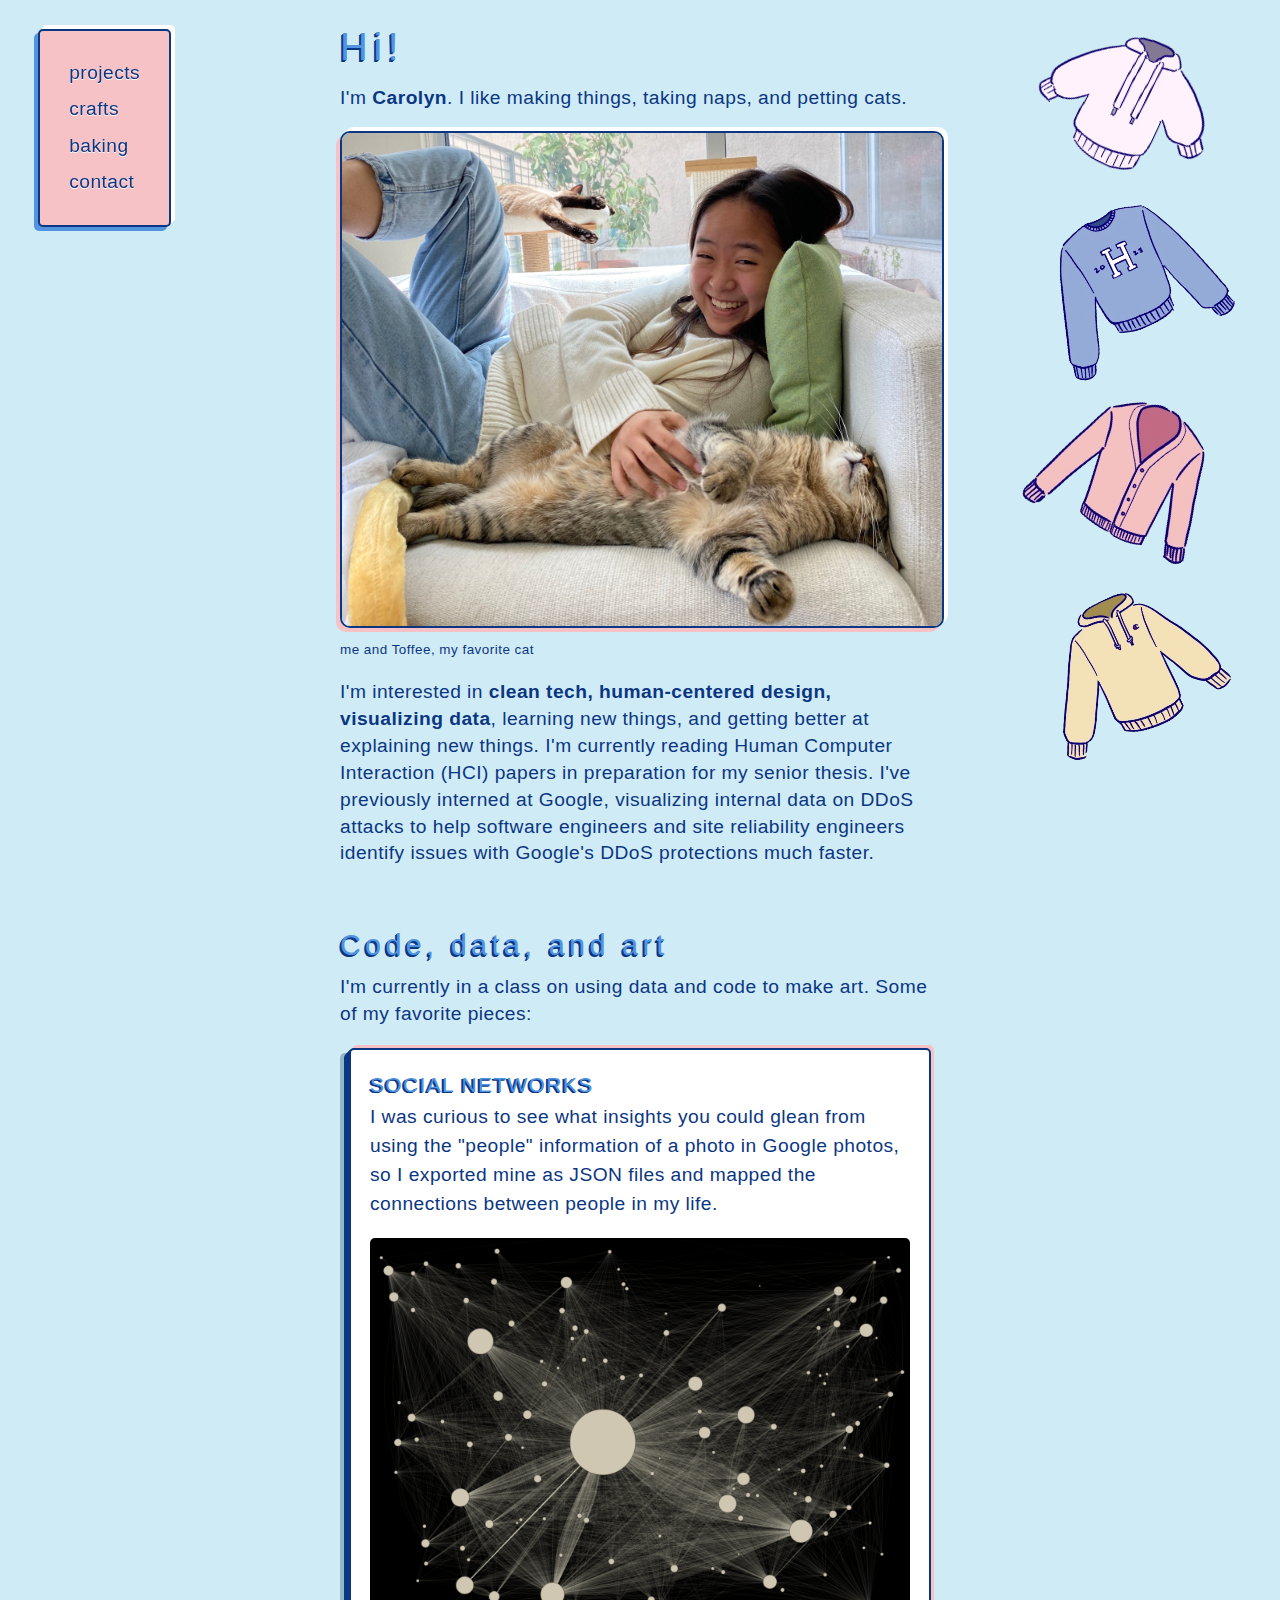
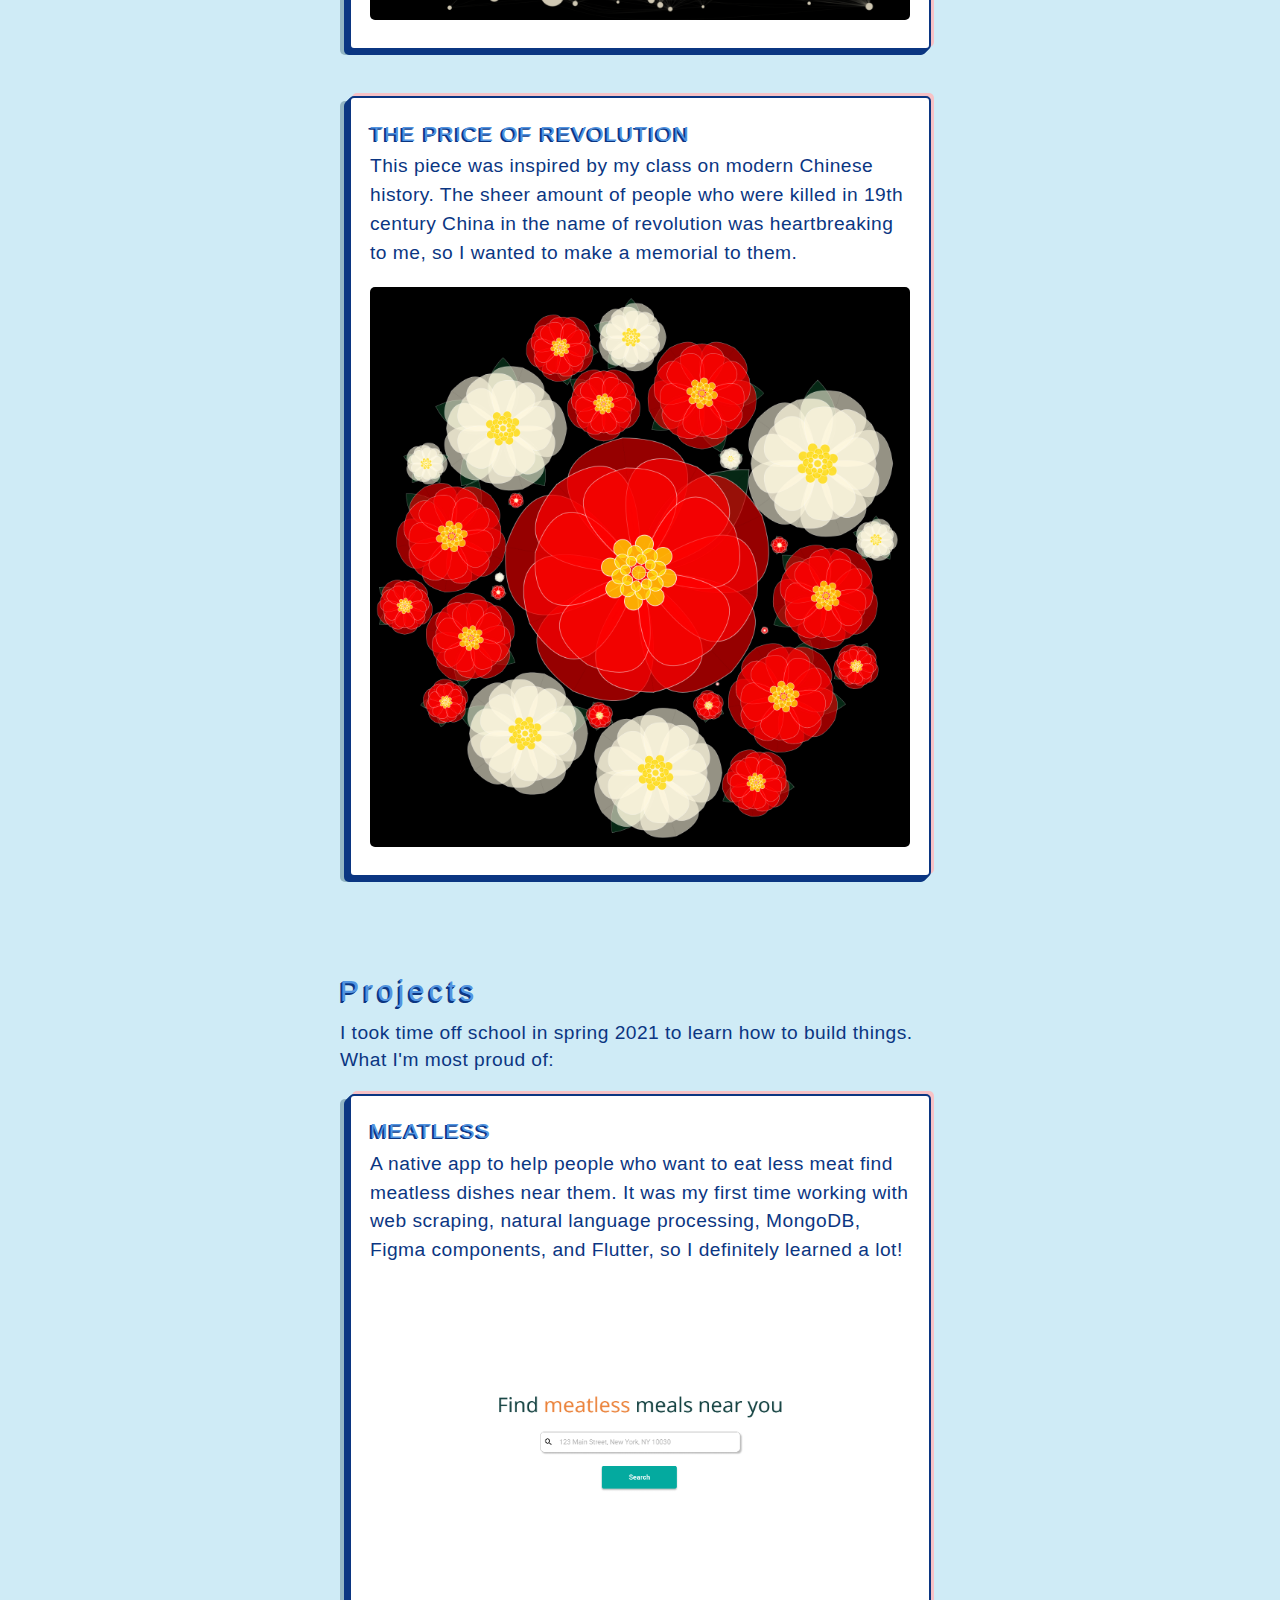
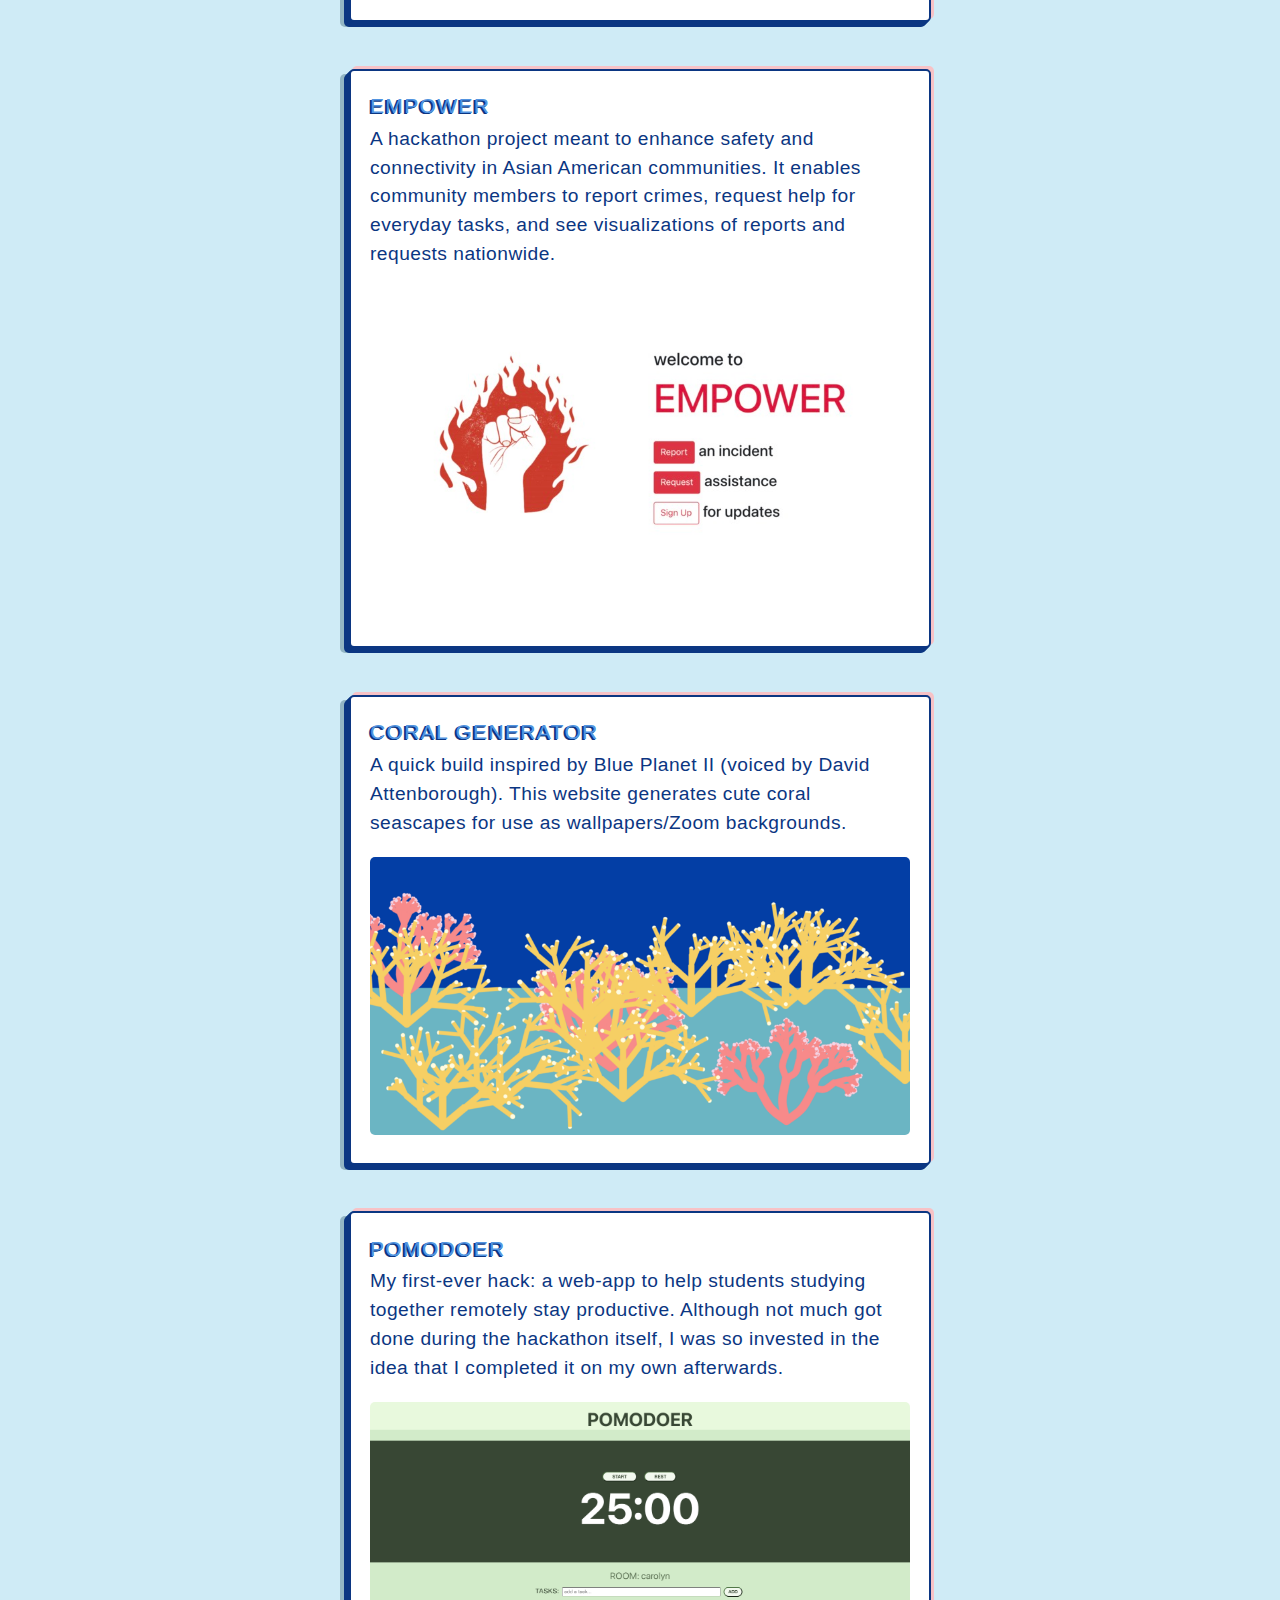
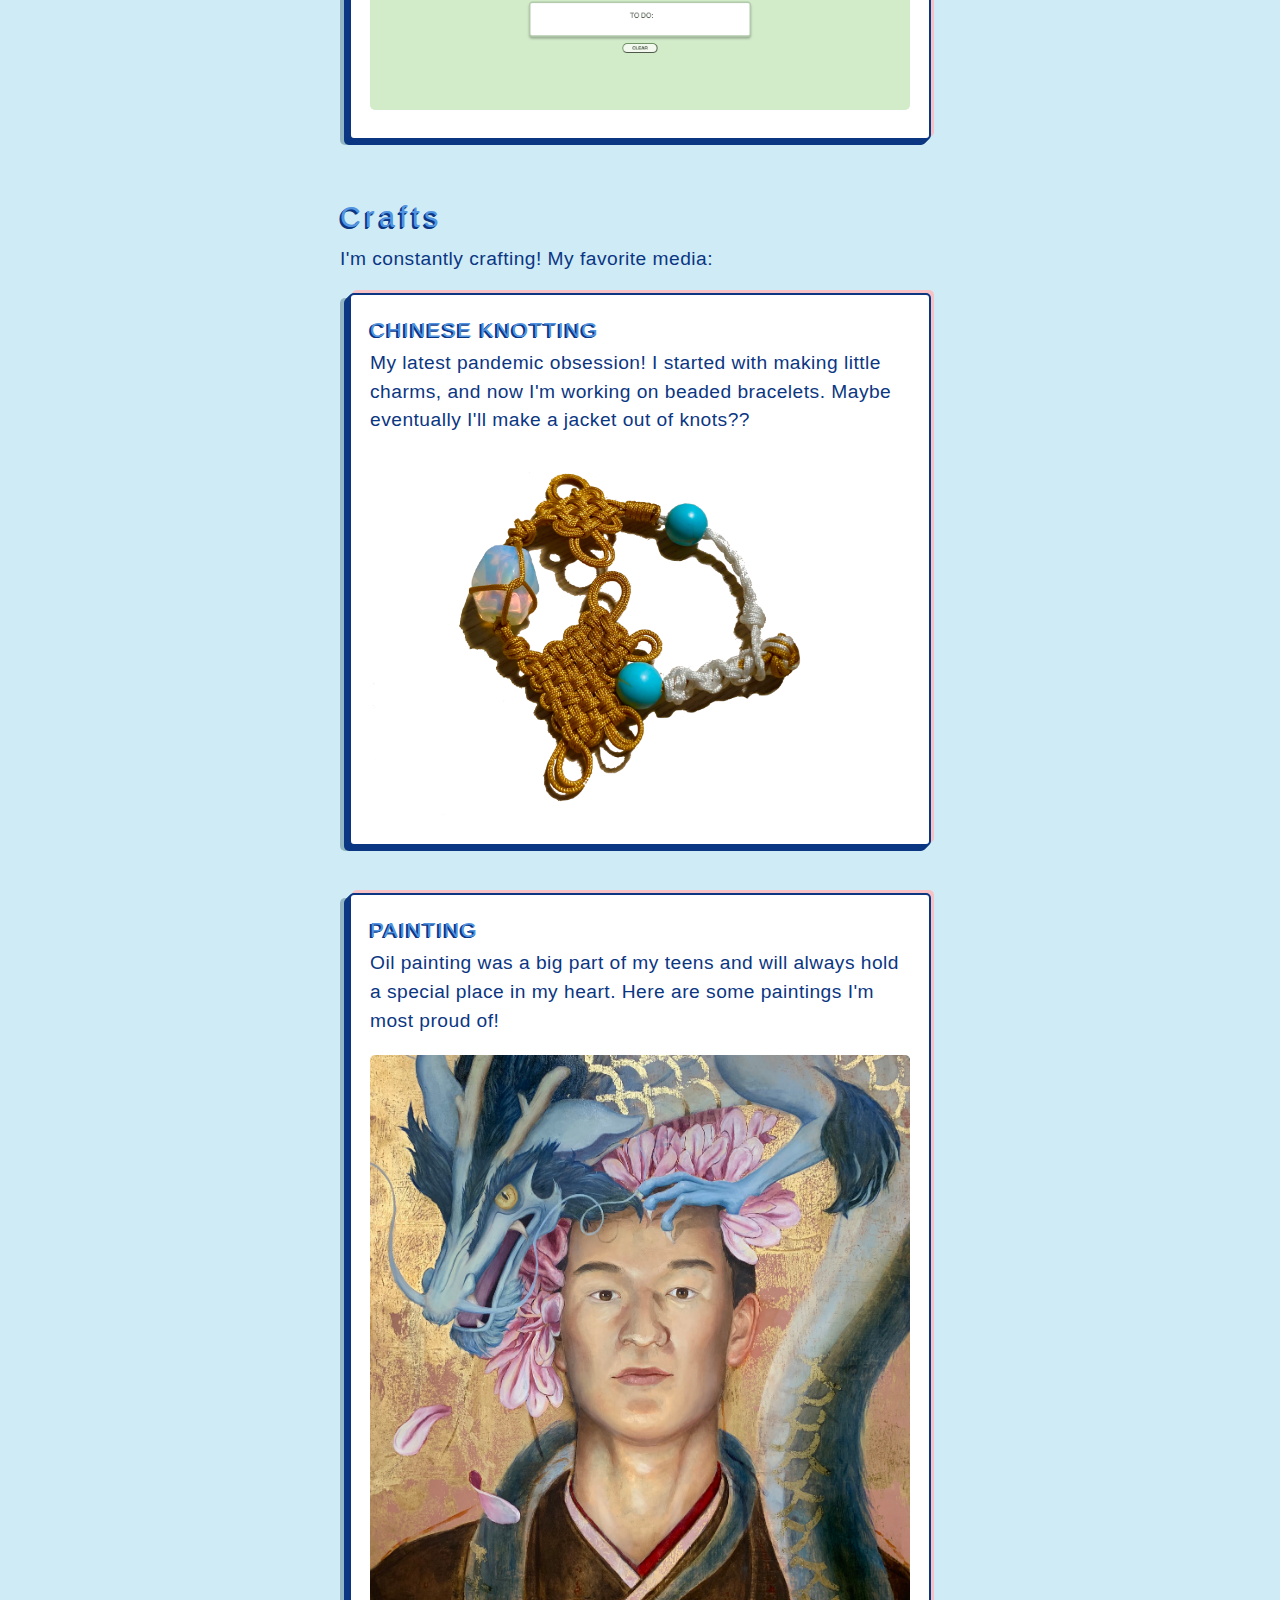
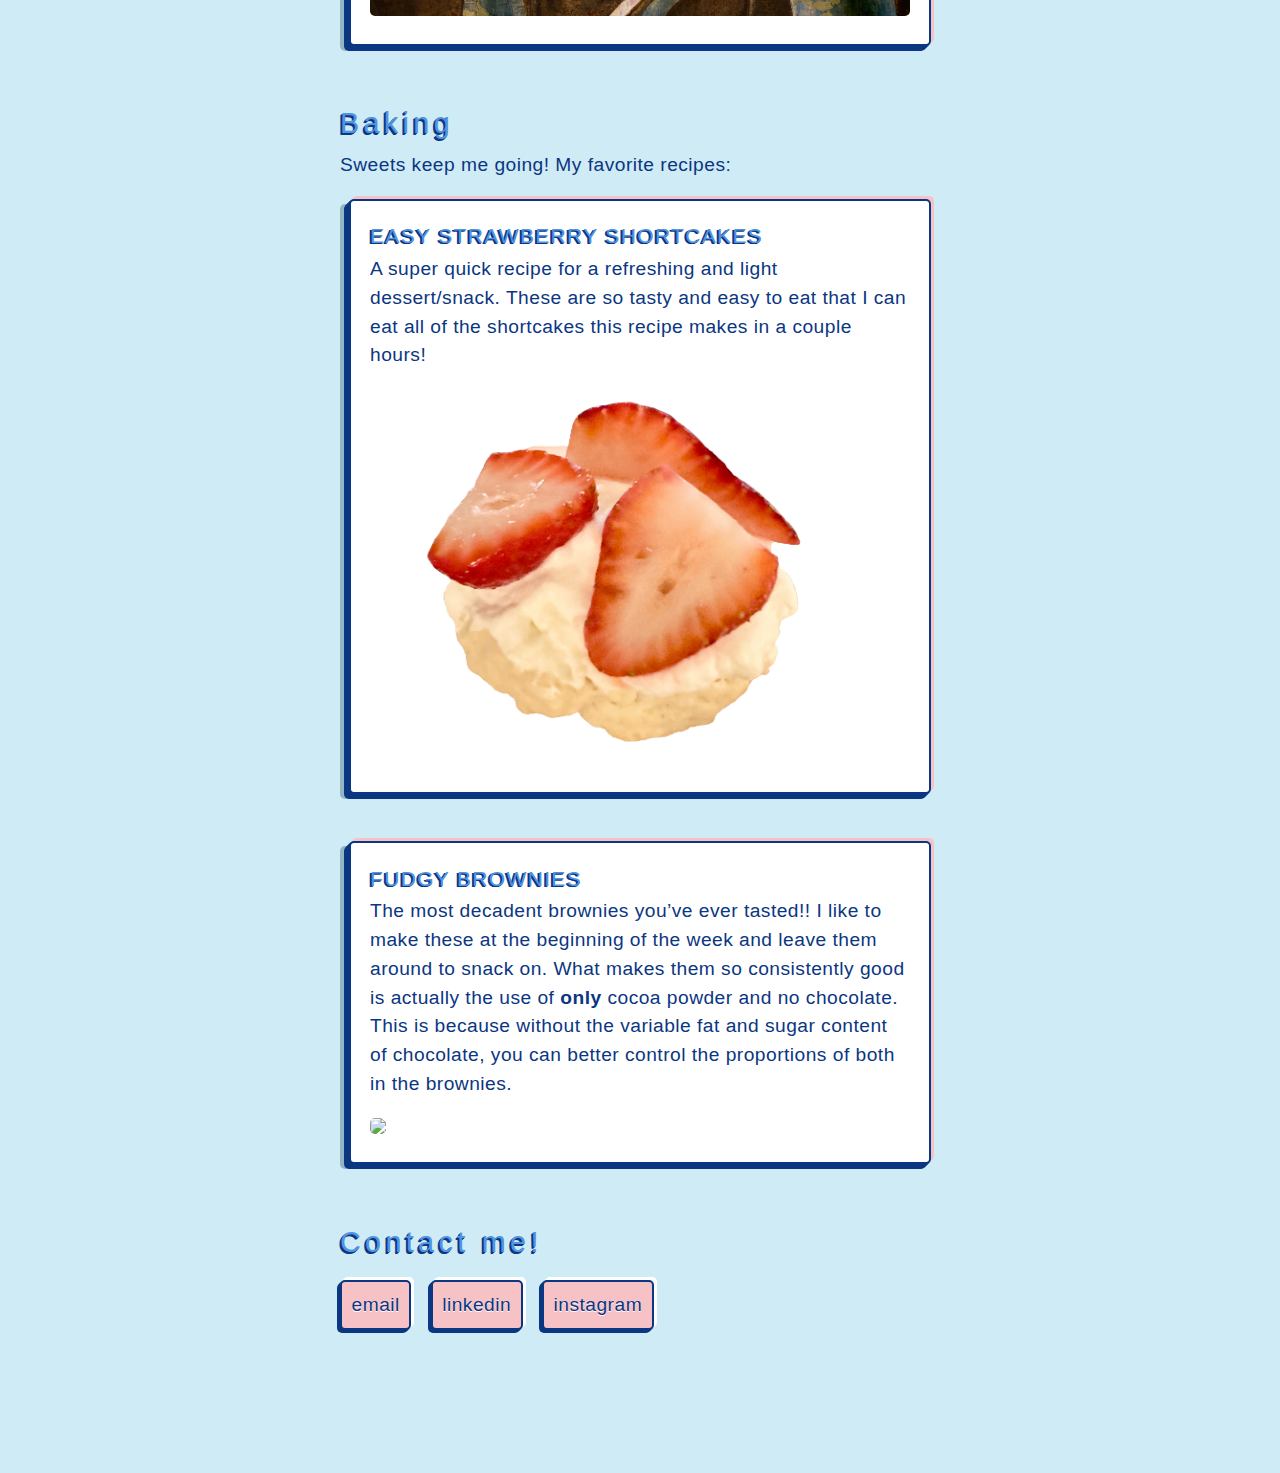
==== commit ad6388a0: "code data and art projects added" ====
--- a/index.html
+++ b/index.html
@@ -49,6 +49,28 @@
                     help software engineers and site reliability engineers identify issues with Google's DDoS protections much faster.</p>
             </section>
 
+            <section id='code-data-art'>
+                <h2>Code, data, and art</h2>
+                <p>I'm currently in a class on using data and code to make art. Some of my favorite pieces:</p>
+                <div id='links'>
+                        <a  href='https://oppr.org/s/nJLO9afG'> 
+                            <div id=project>
+                                <p class='project-header'>Social Networks</p>
+                                <p>I was curious to see what insights you could glean from using the "people" information of a photo in Google photos, so I exported mine as JSON files and mapped the connections between people in my life.</p>
+                                <img class='project-image' src="public/social-networks.png"/>  
+                            </div>
+                        </a>
+                        <br>
+                        <a  href='https://oppr.org/s/f660W3Wb'> 
+                            <div id=project>
+                                <p class='project-header'>The Price of Revolution</p>
+                                <p>This piece was inspired by my class on modern Chinese history. The sheer amount of people who were killed in 19th century China in the name of revolution was heartbreaking to me, so I wanted to make a memorial to them.</p>
+                                <img class='project-image' src="public/revolution.png"/>  
+                            </div>
+                        </a>
+                        <br>
+                    </div>
+            </section>
           
             <section id='projects'>
                 <h2>Projects</h2>
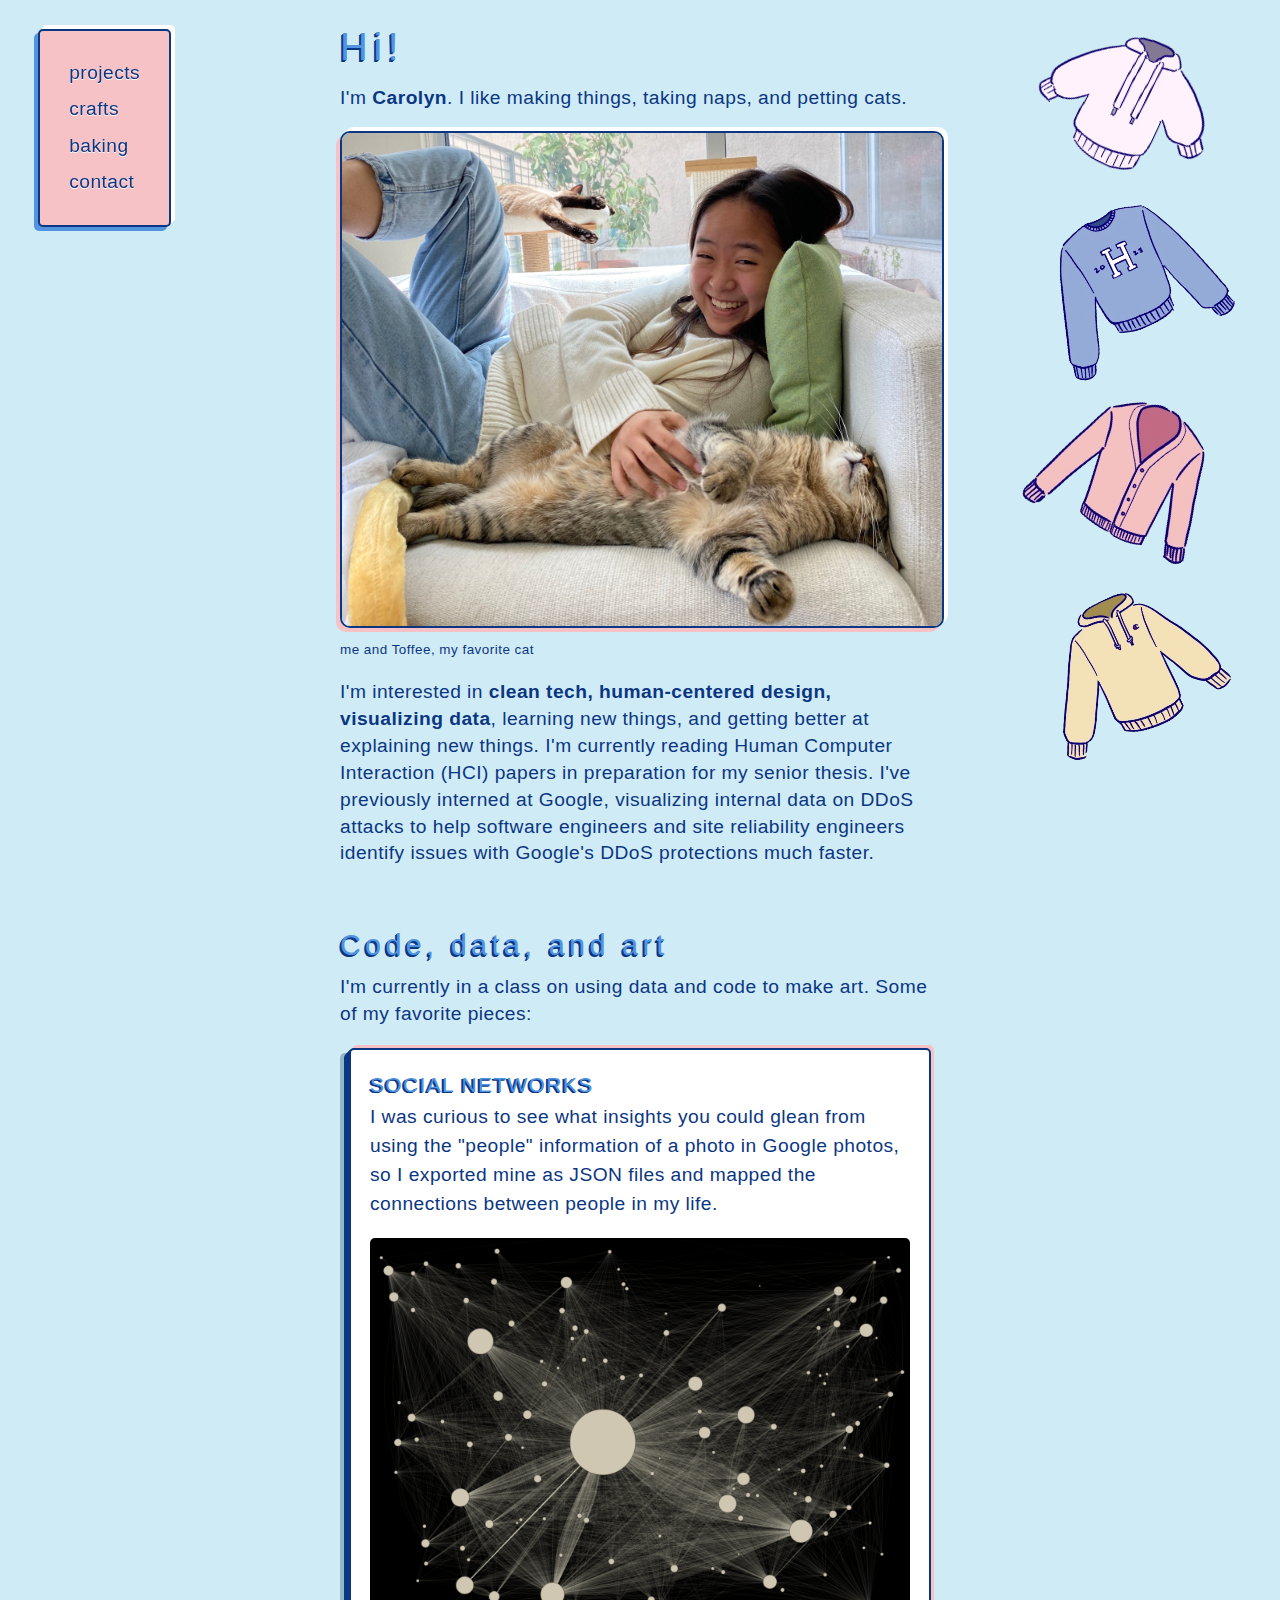
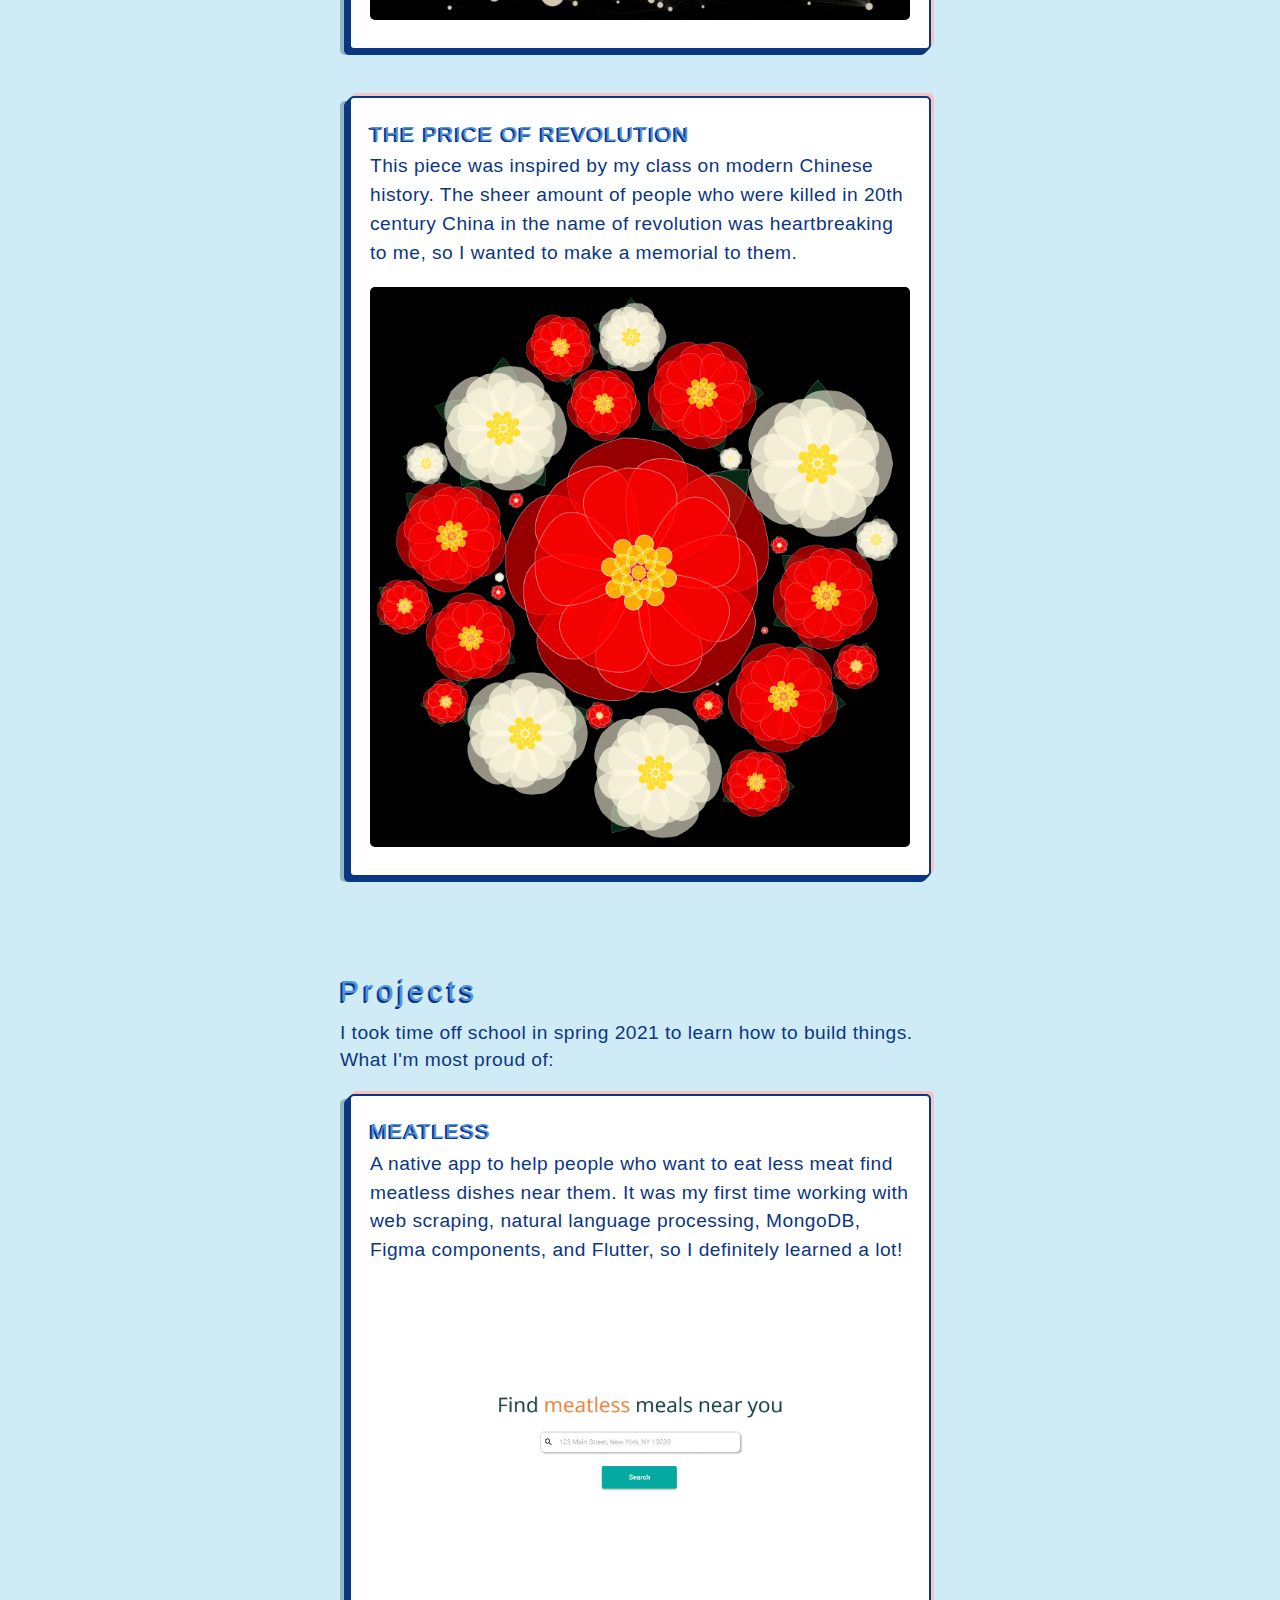
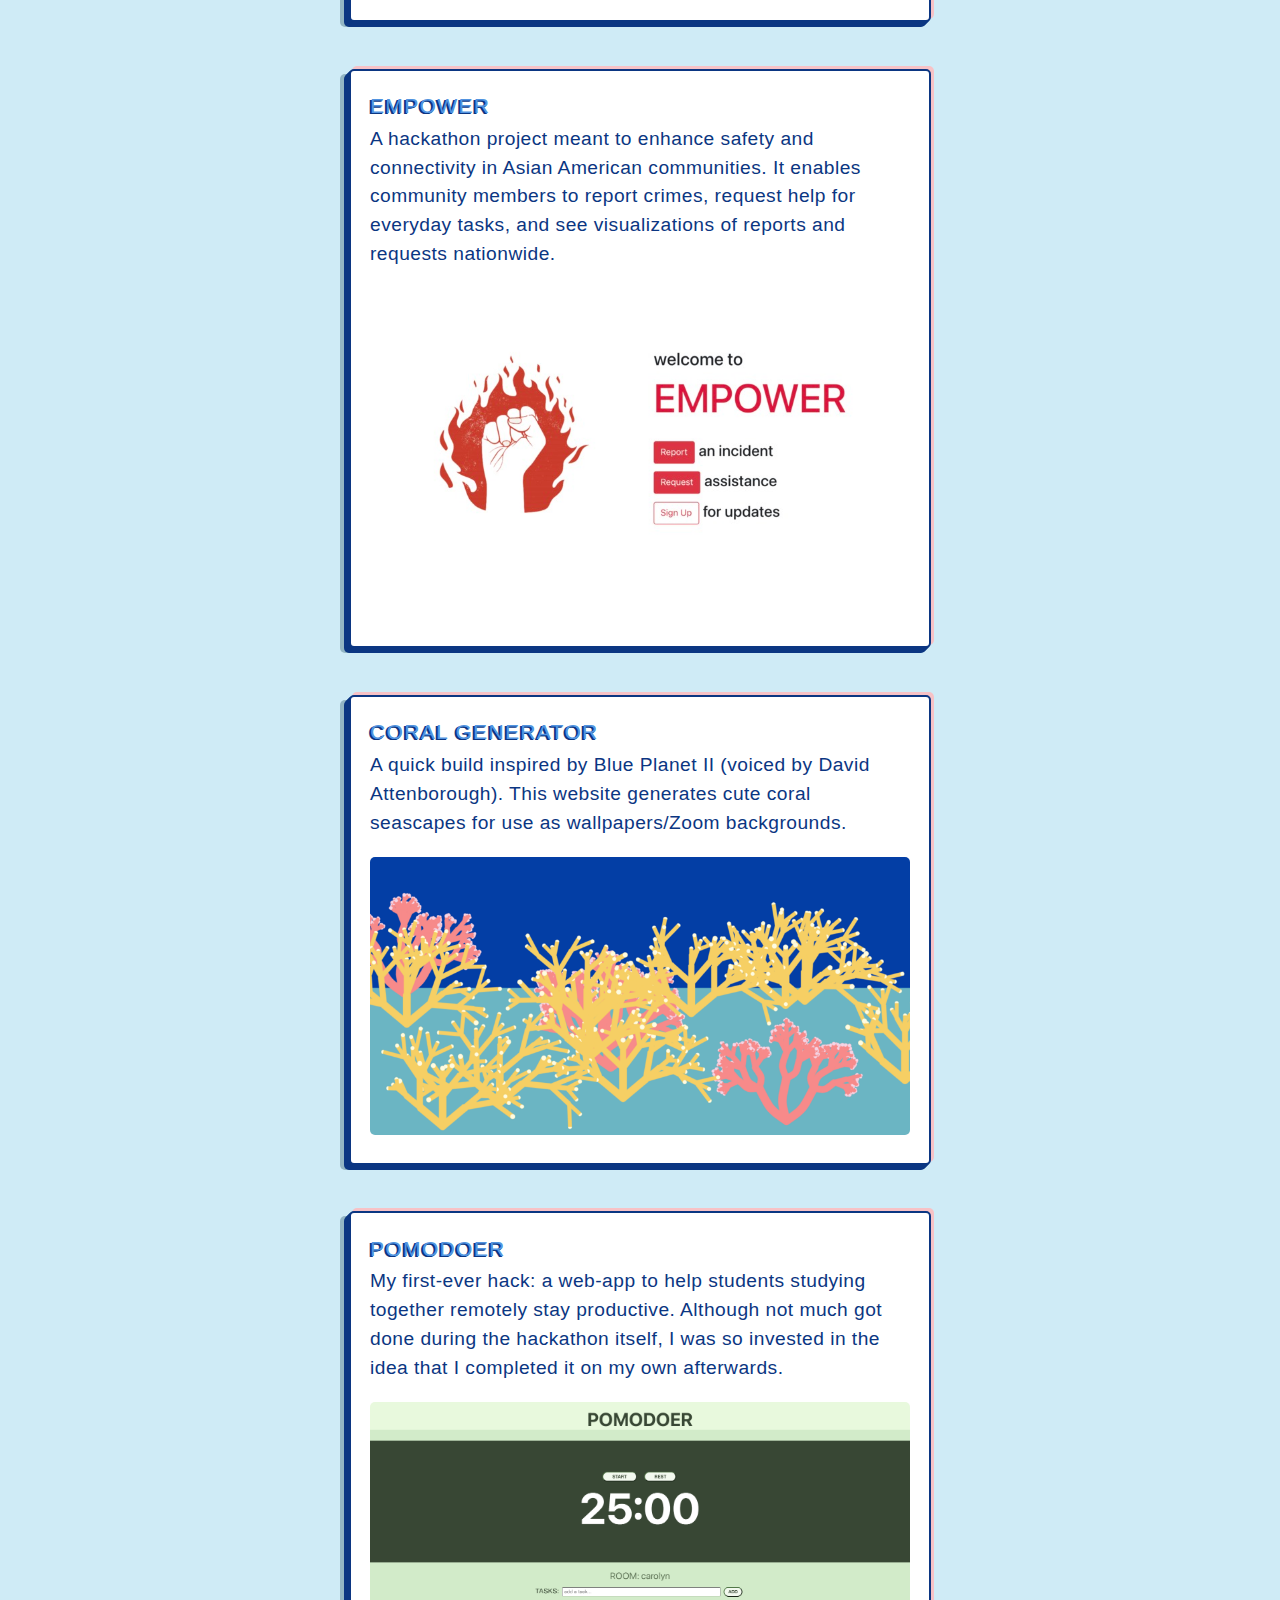
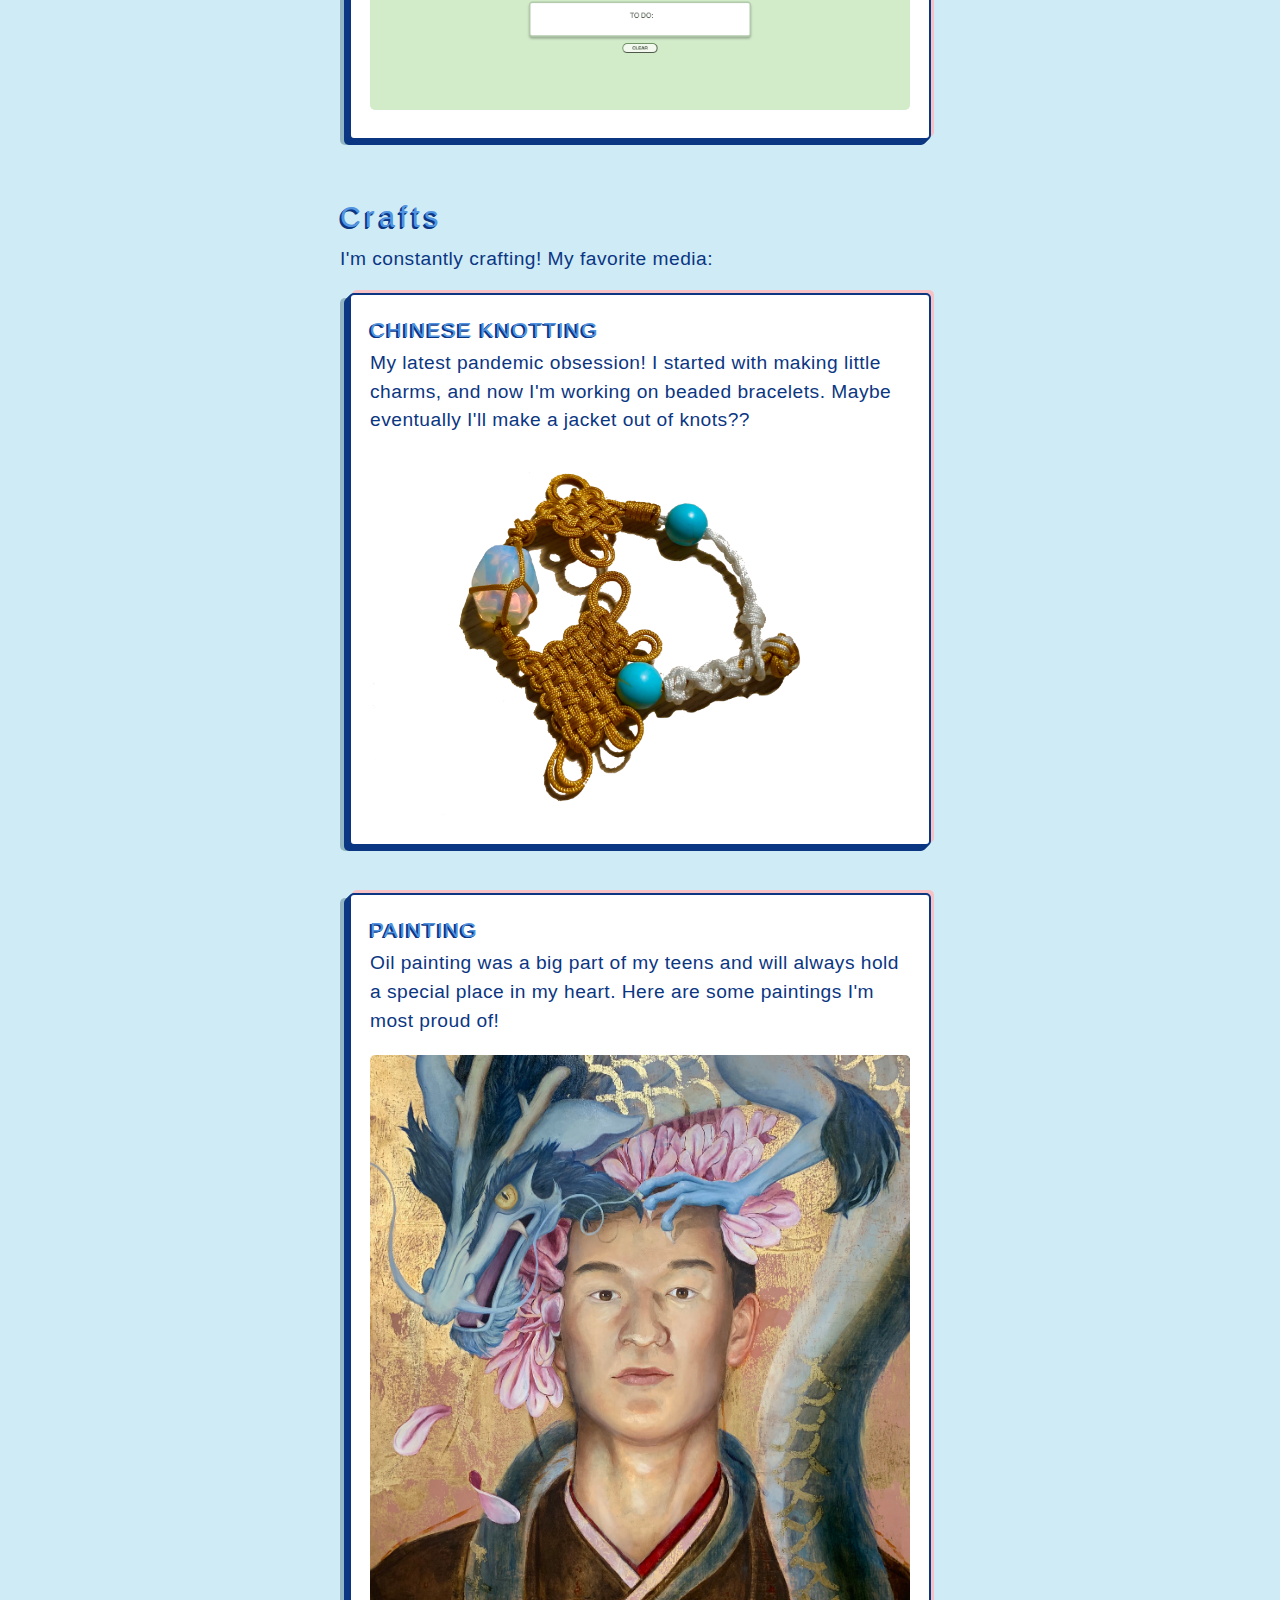
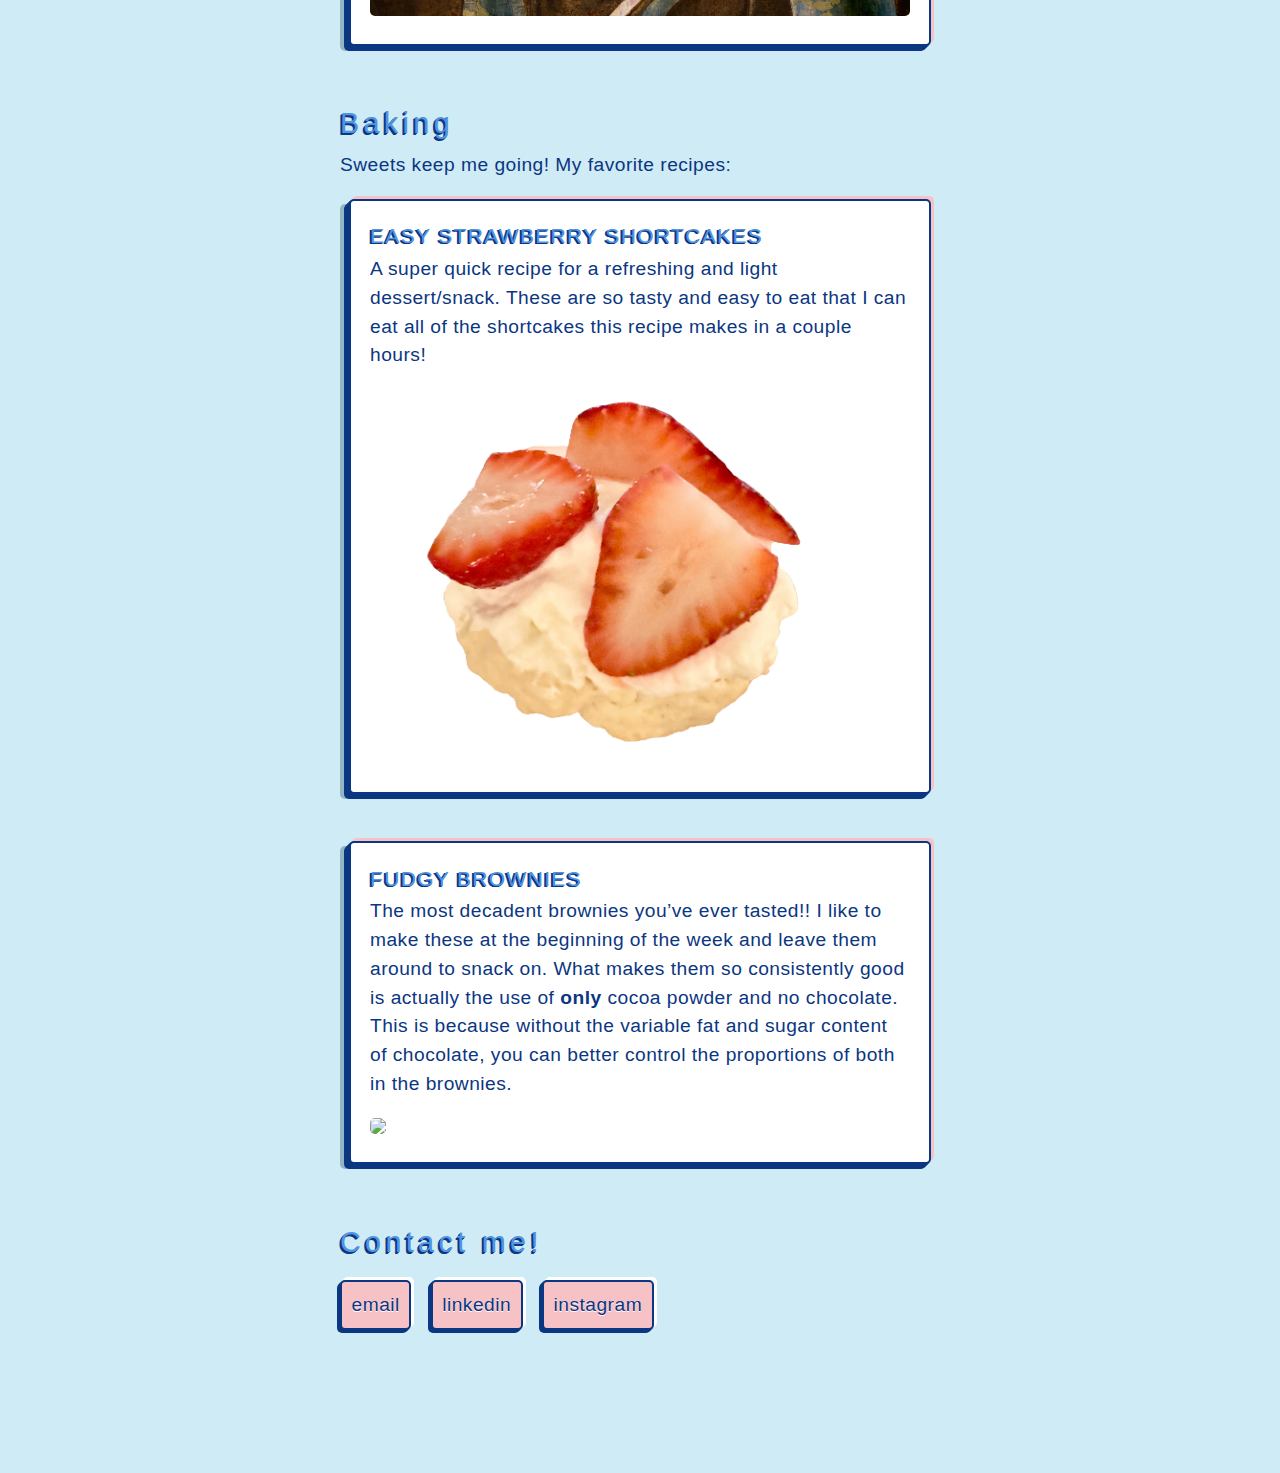
==== commit 9e154356: "Update index.html" ====
--- a/index.html
+++ b/index.html
@@ -64,7 +64,7 @@
                         <a  href='https://oppr.org/s/f660W3Wb'> 
                             <div id=project>
                                 <p class='project-header'>The Price of Revolution</p>
-                                <p>This piece was inspired by my class on modern Chinese history. The sheer amount of people who were killed in 19th century China in the name of revolution was heartbreaking to me, so I wanted to make a memorial to them.</p>
+                                <p>This piece was inspired by my class on modern Chinese history. The sheer amount of people who were killed in 20th century China in the name of revolution was heartbreaking to me, so I wanted to make a memorial to them.</p>
                                 <img class='project-image' src="public/revolution.png"/>  
                             </div>
                         </a>
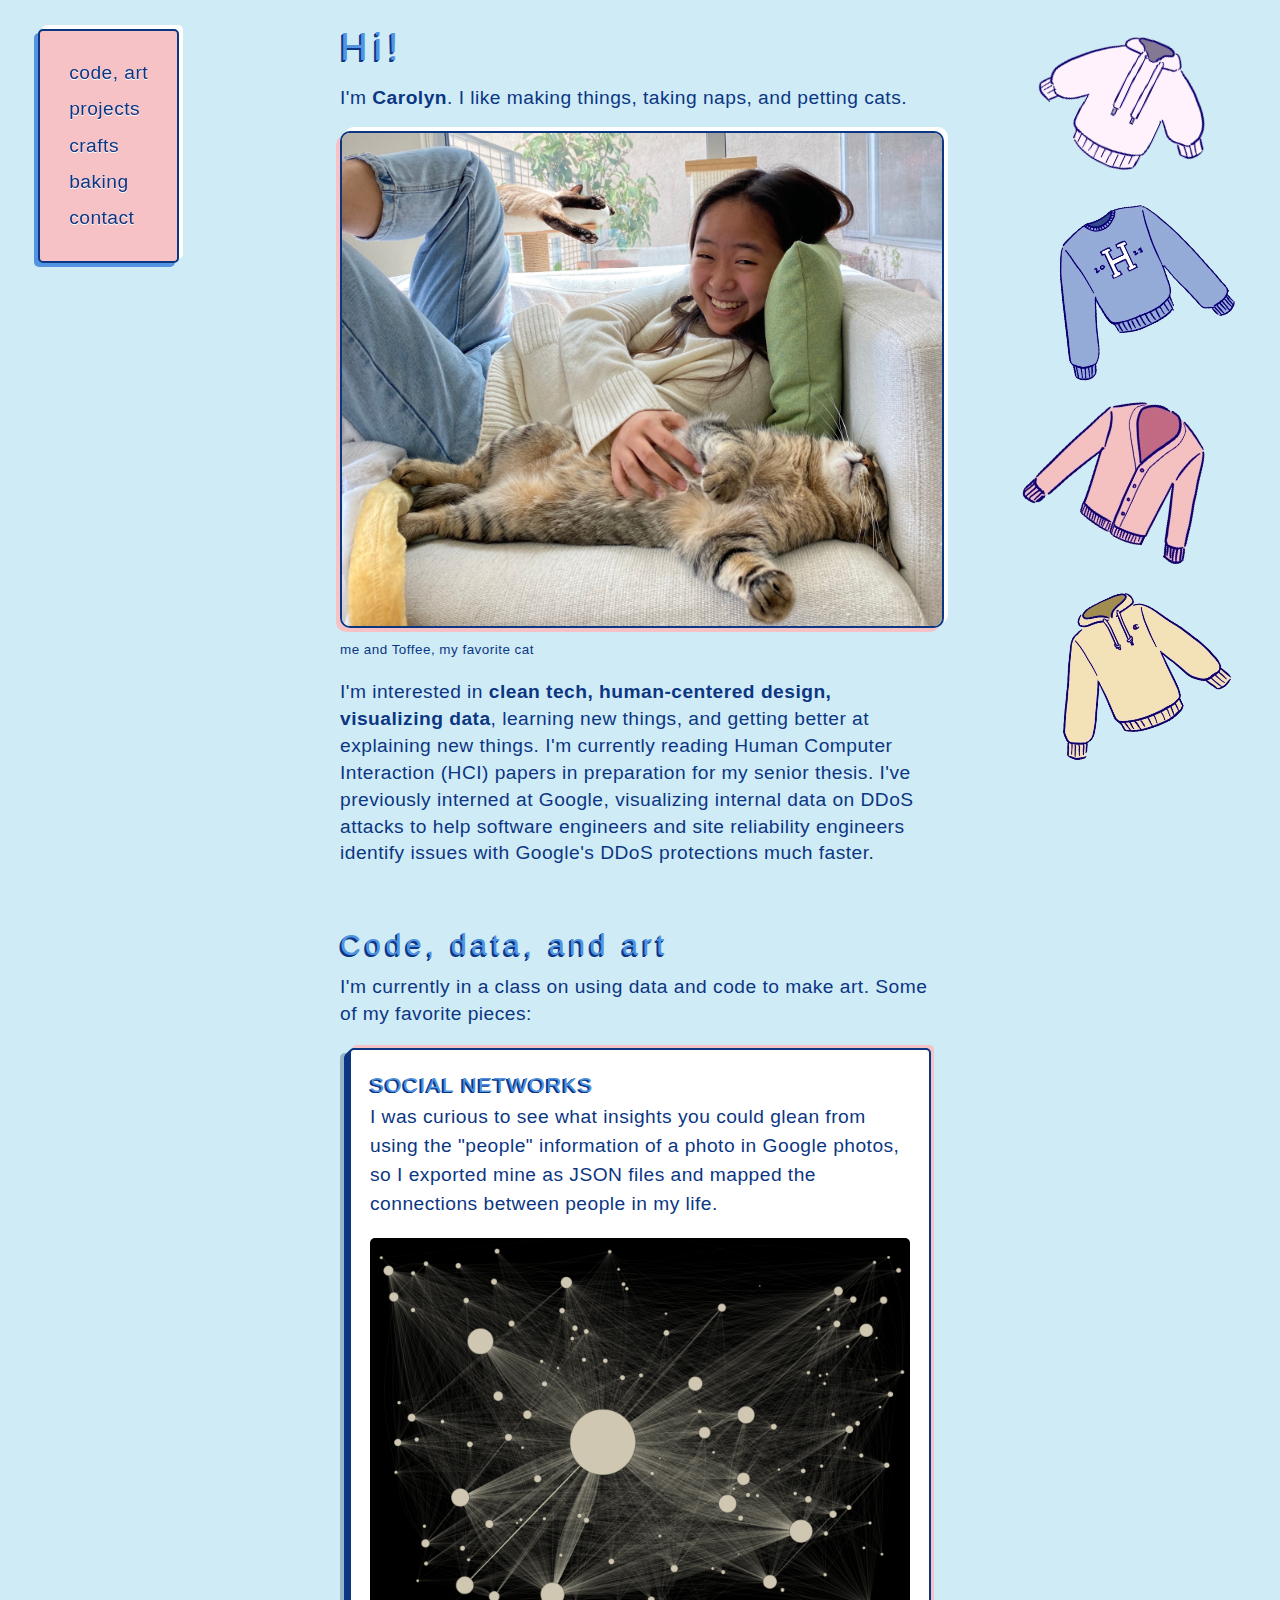
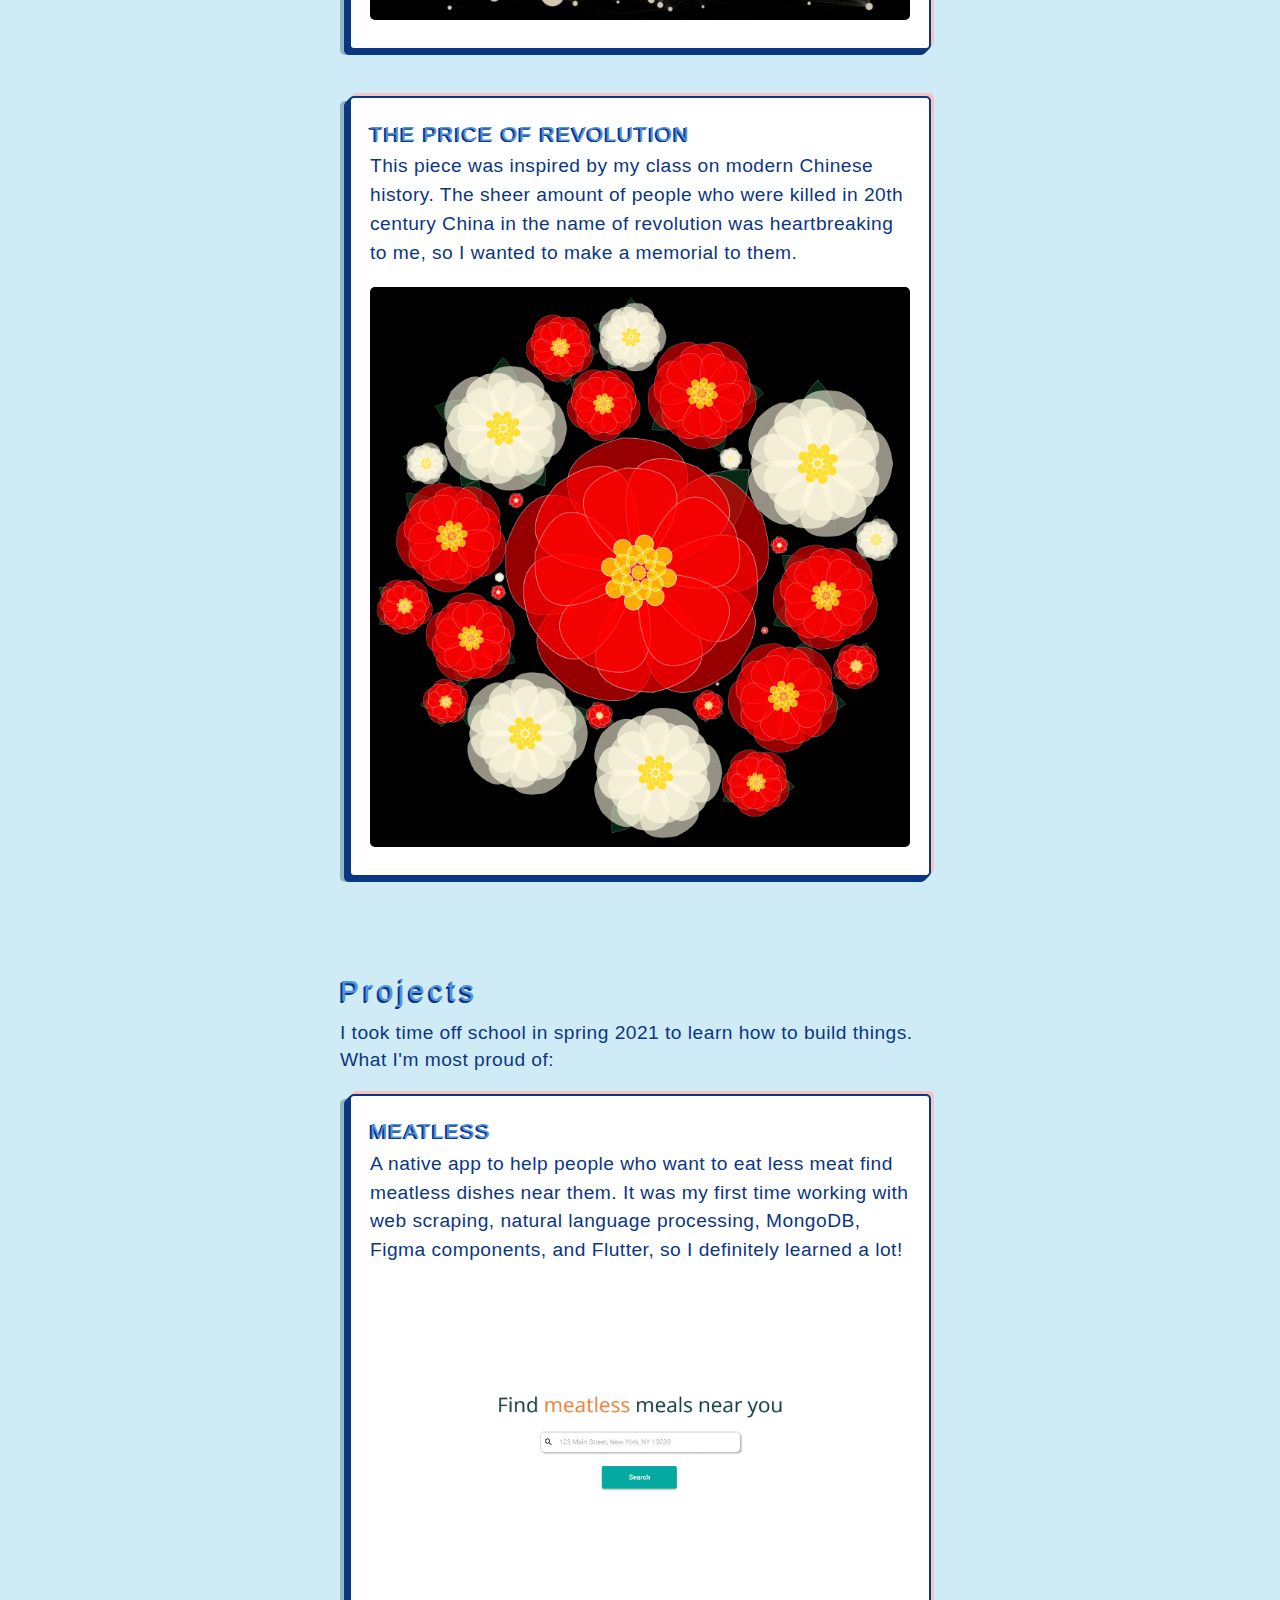
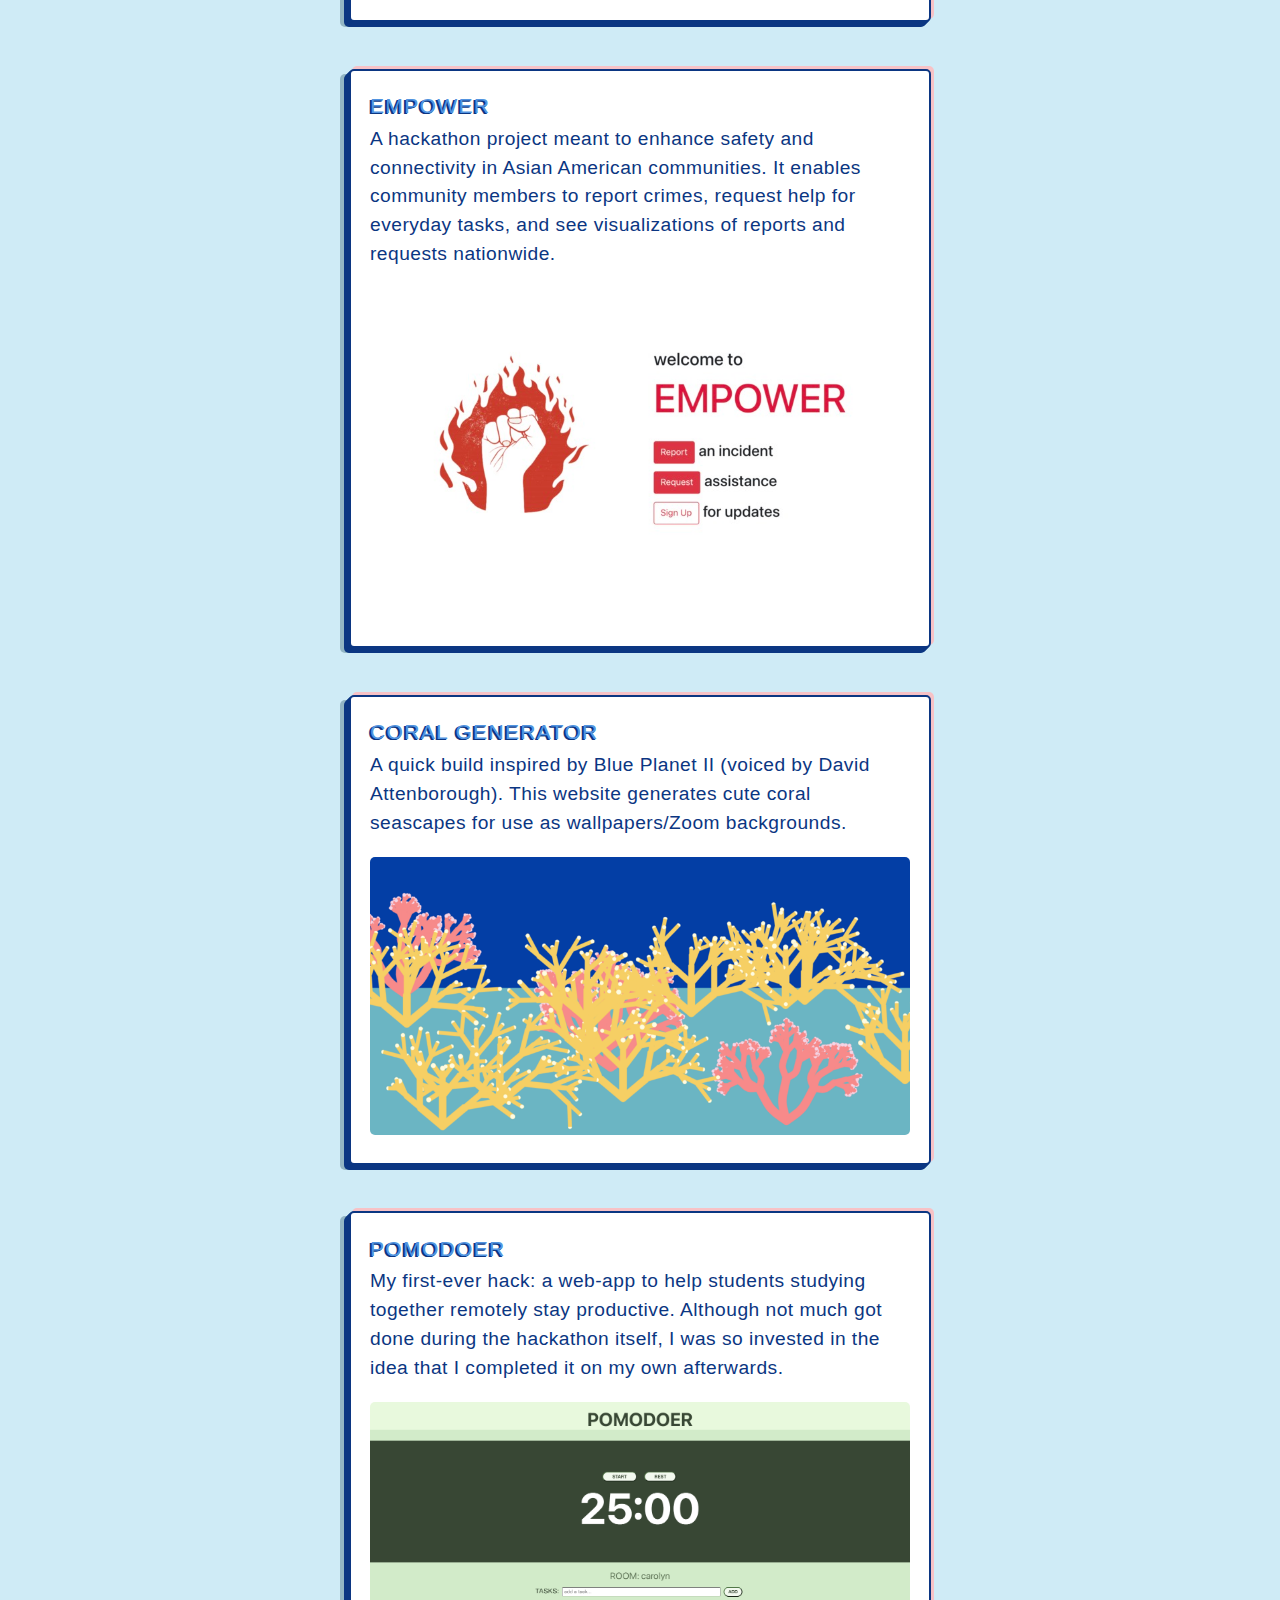
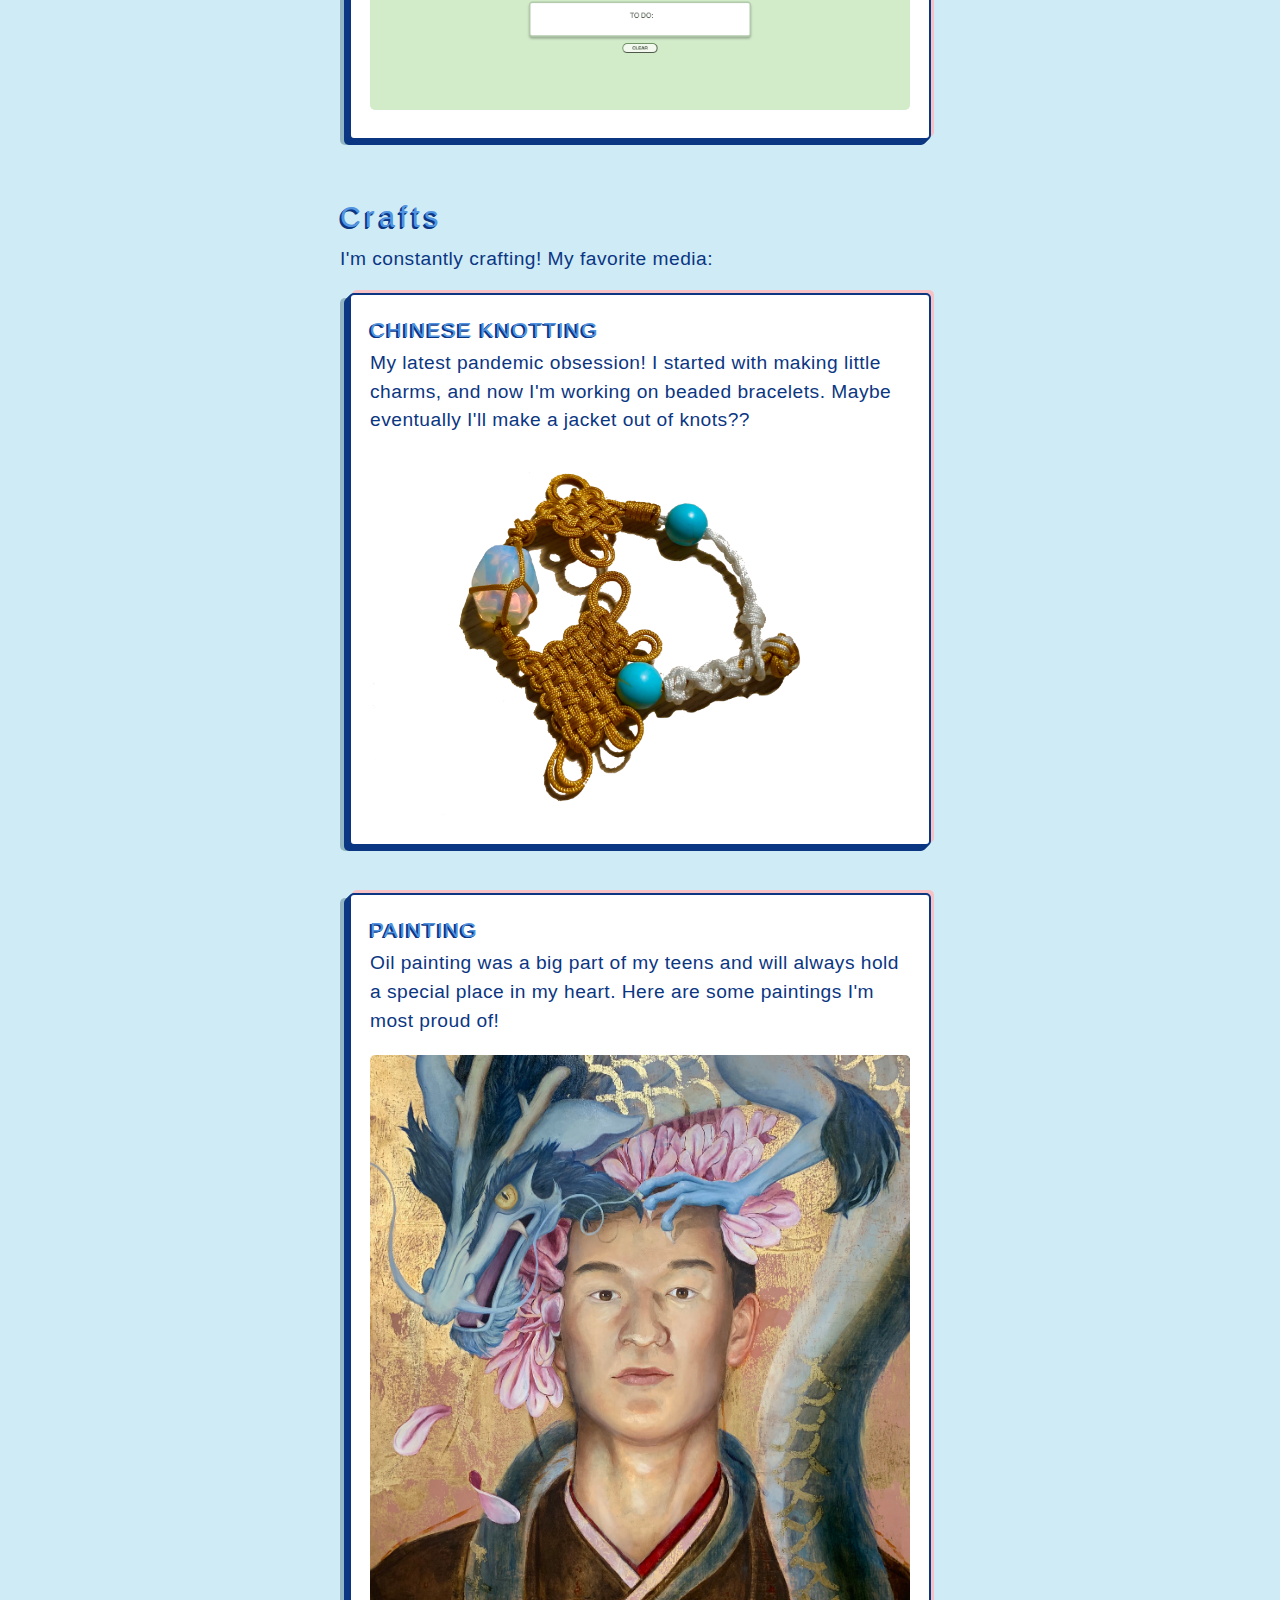
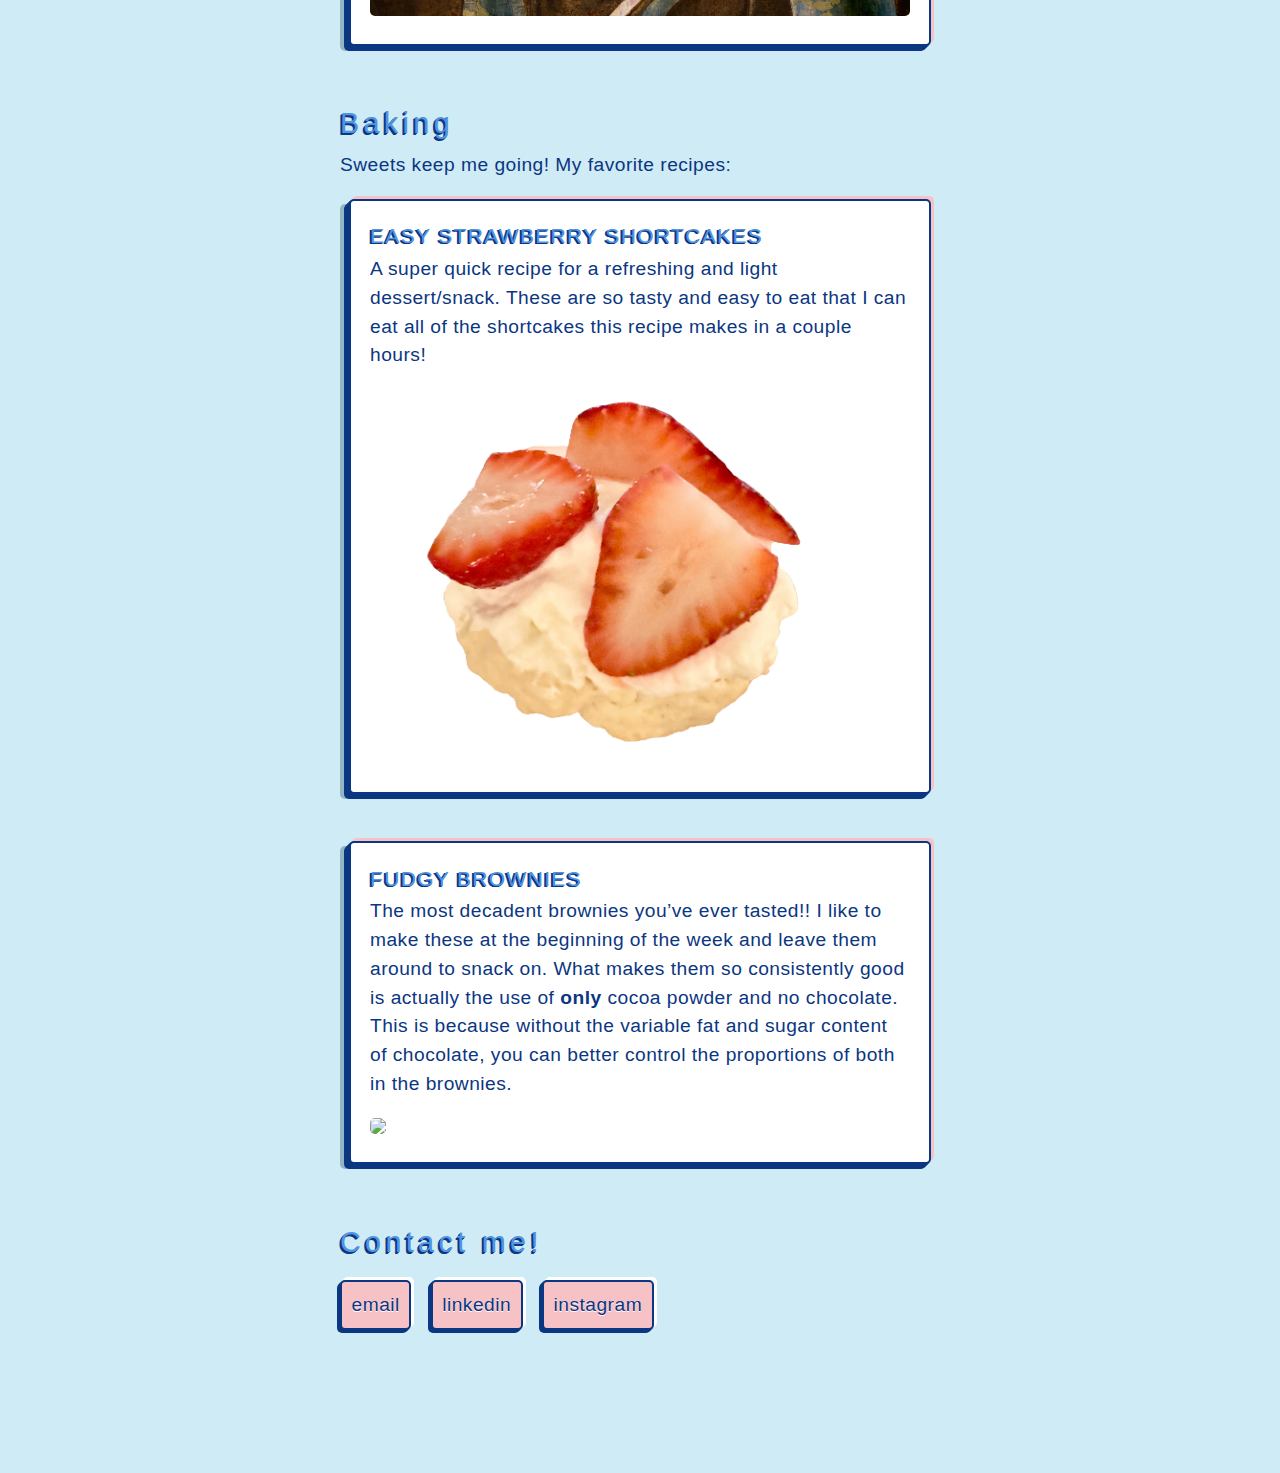
==== commit 4aa31d0e: "updating navbox" ====
--- a/index.html
+++ b/index.html
@@ -19,6 +19,7 @@
    <header>
        
         <div class='navbox'>
+            <div class='quick-link-div'><a class='quick-link' onclick="scrollToElement('code-data-art')">Code, Art</a></div>
             <div class='quick-link-div'><a class='quick-link' onclick="scrollToElement('projects')">Projects</a></div>
             <div class='quick-link-div'><a class='quick-link' onclick="scrollToElement('crafts')">Crafts</a></div>
             <div class='quick-link-div'><a class='quick-link' onclick="scrollToElement('baking')">Baking</a></div>
